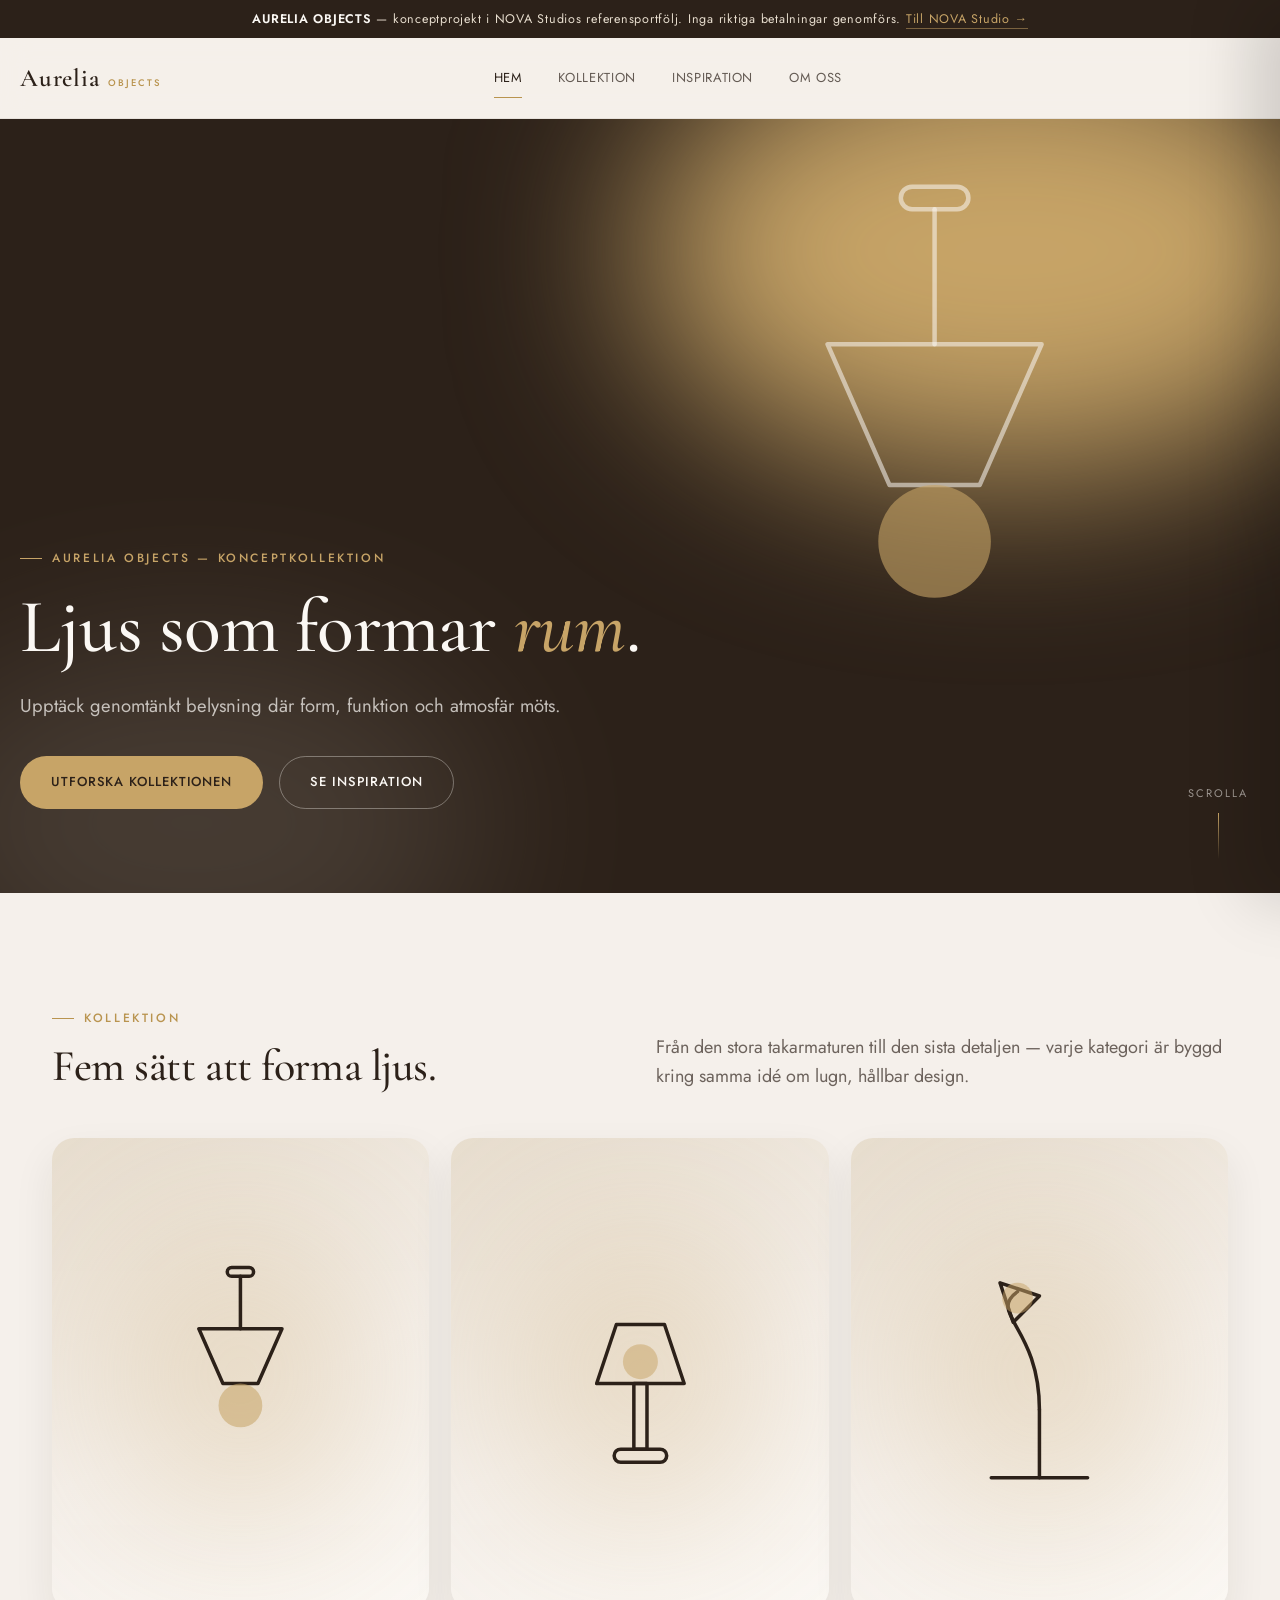
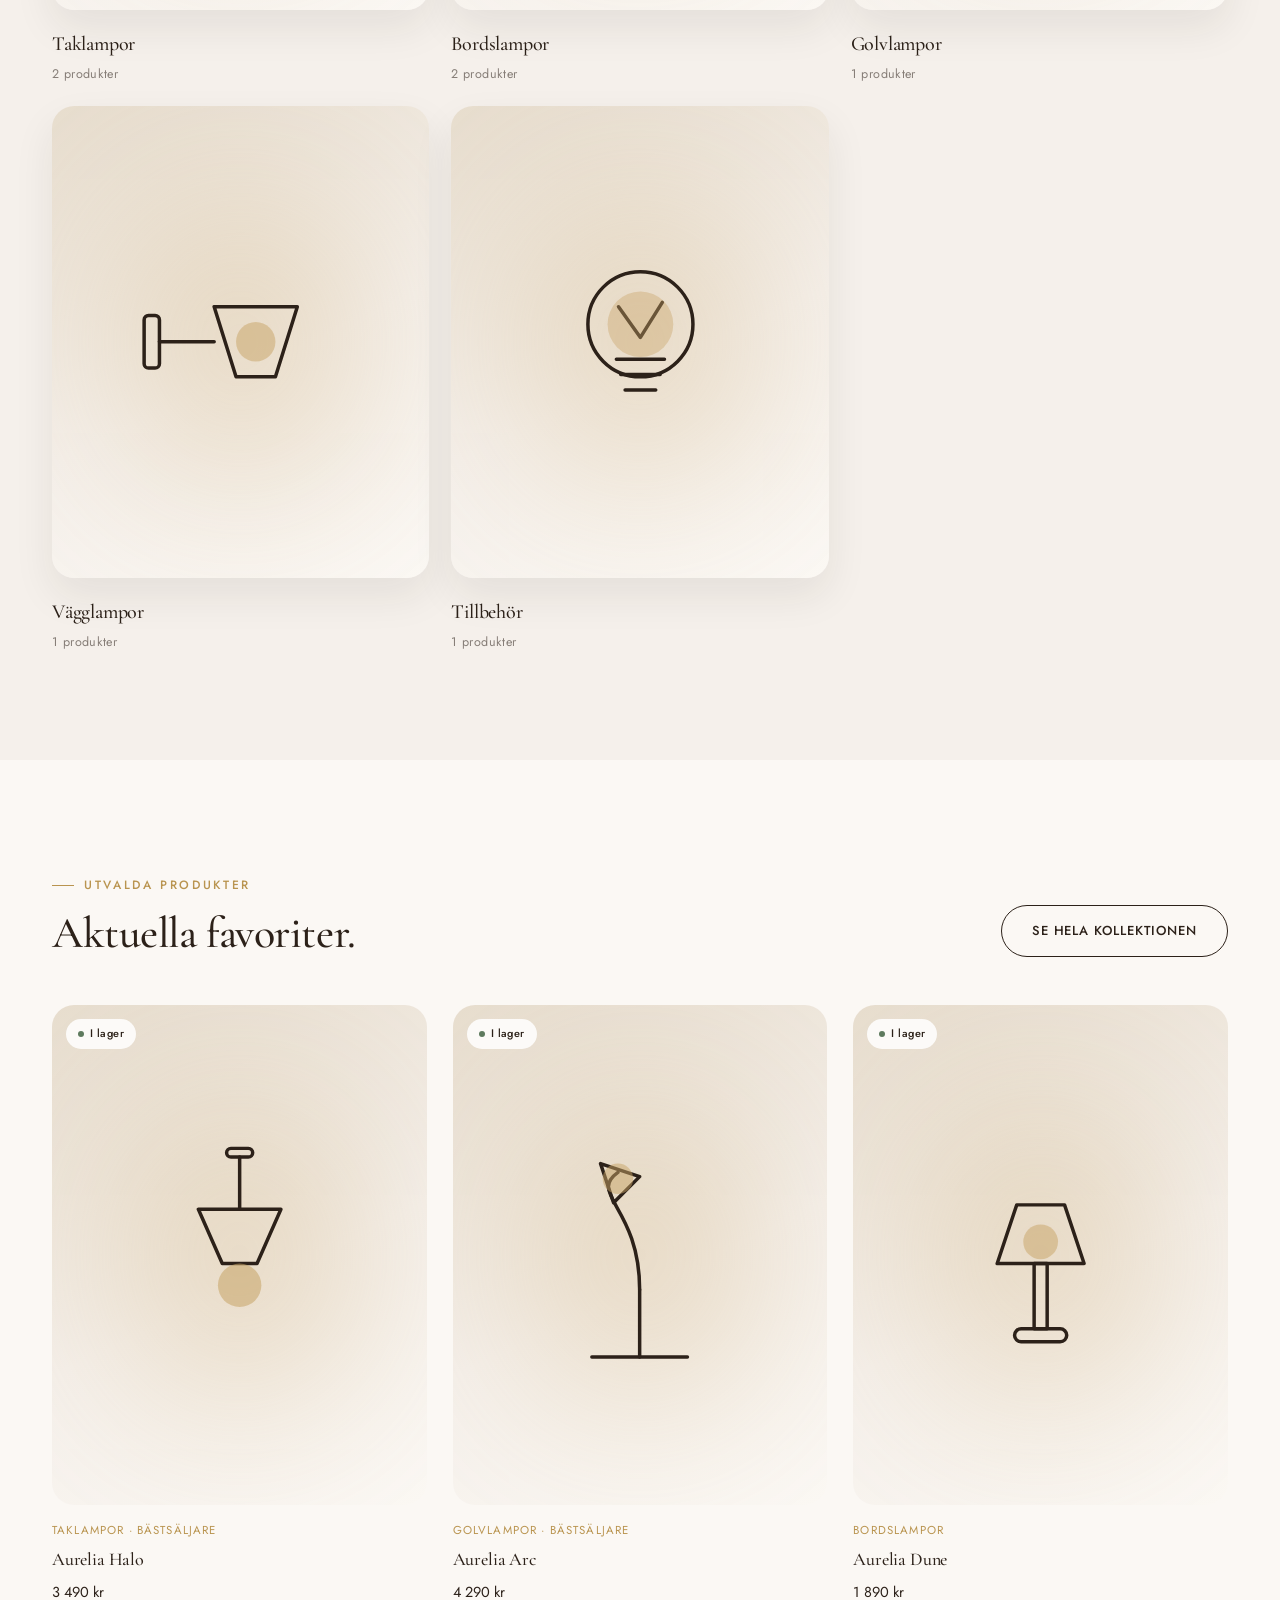
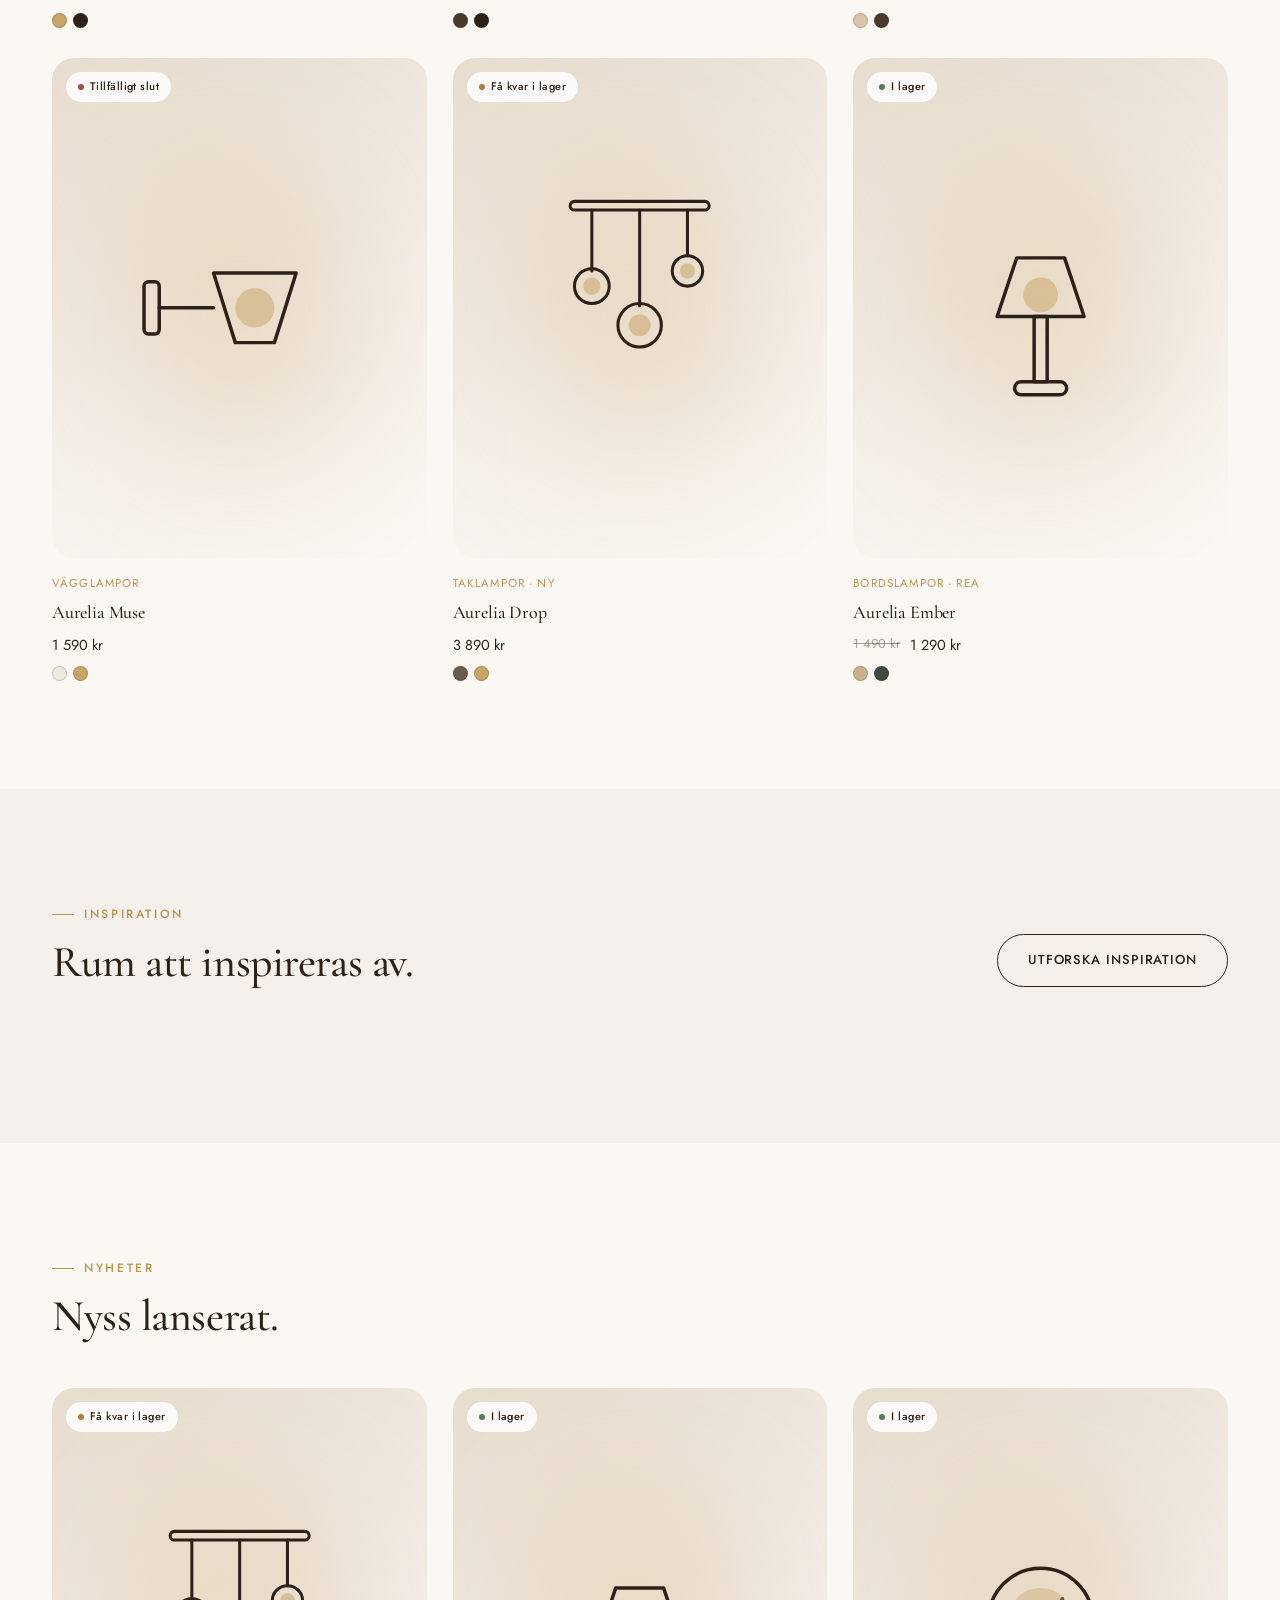
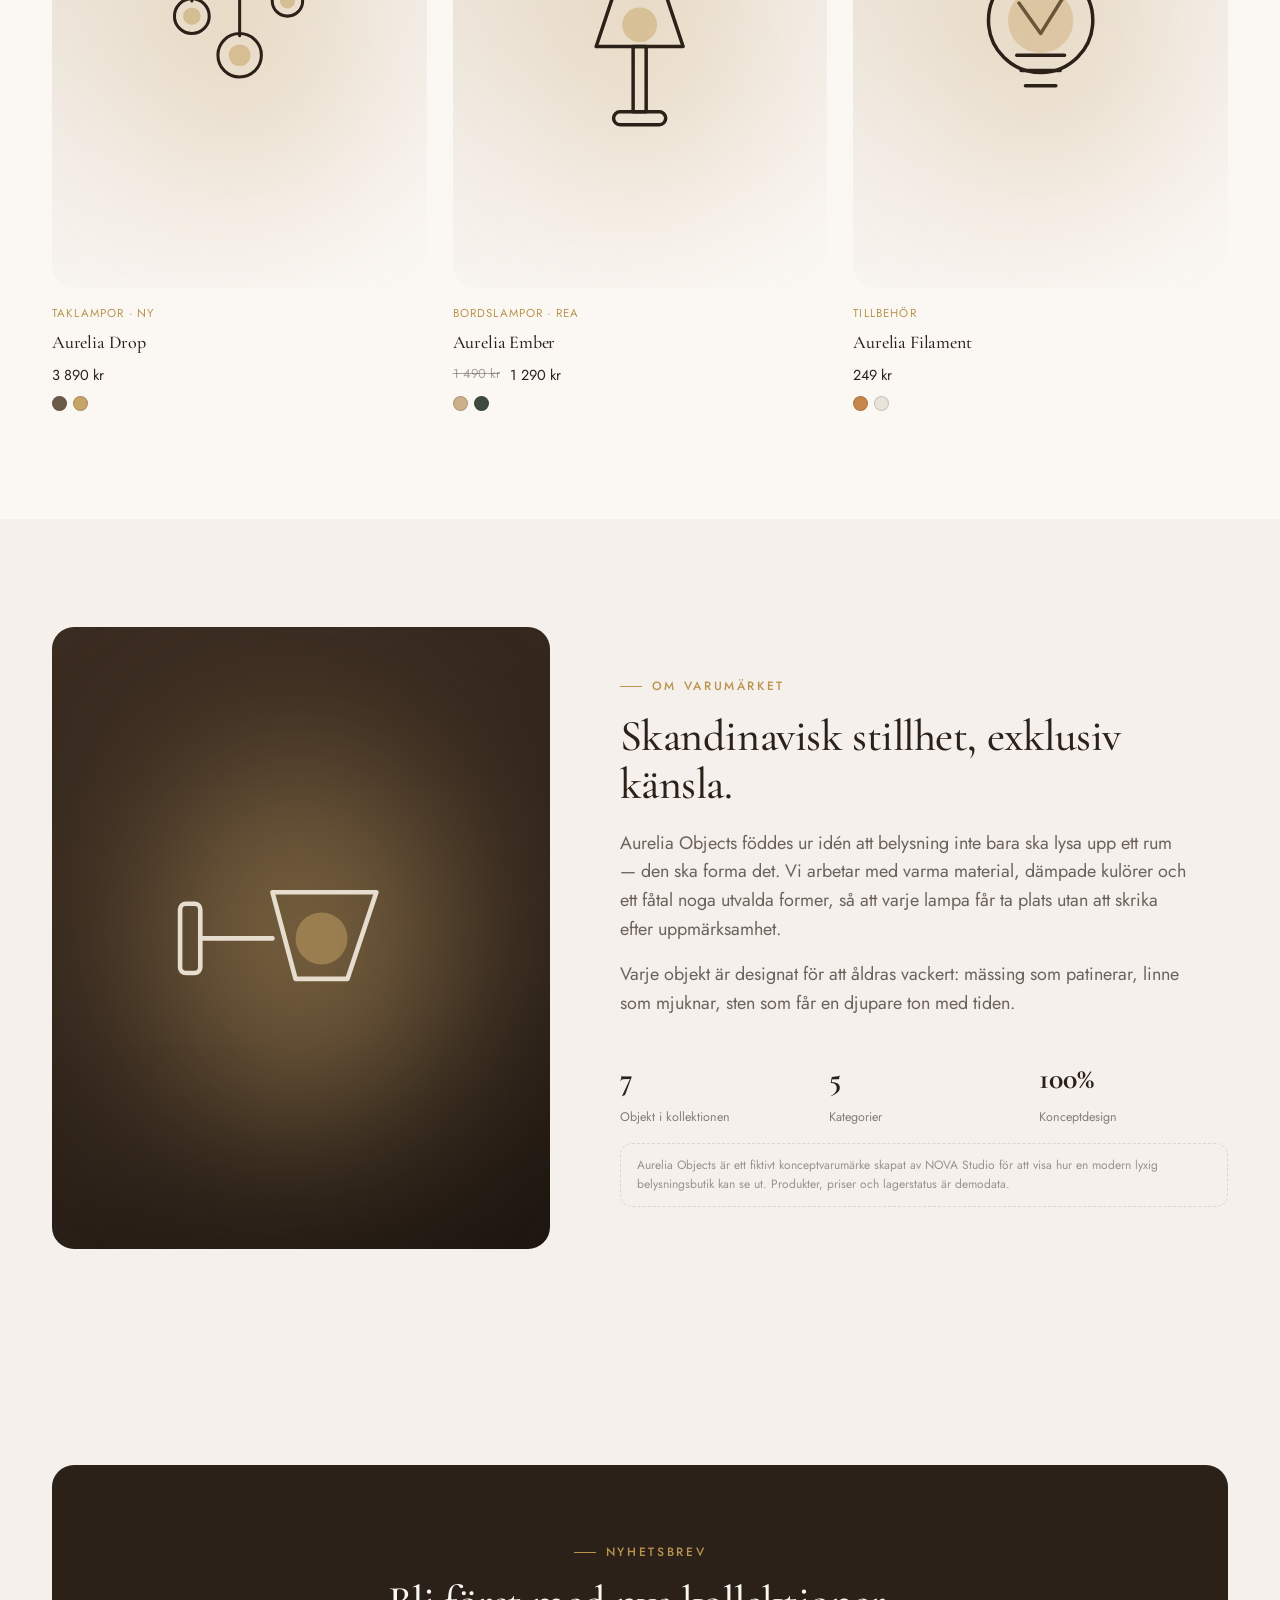
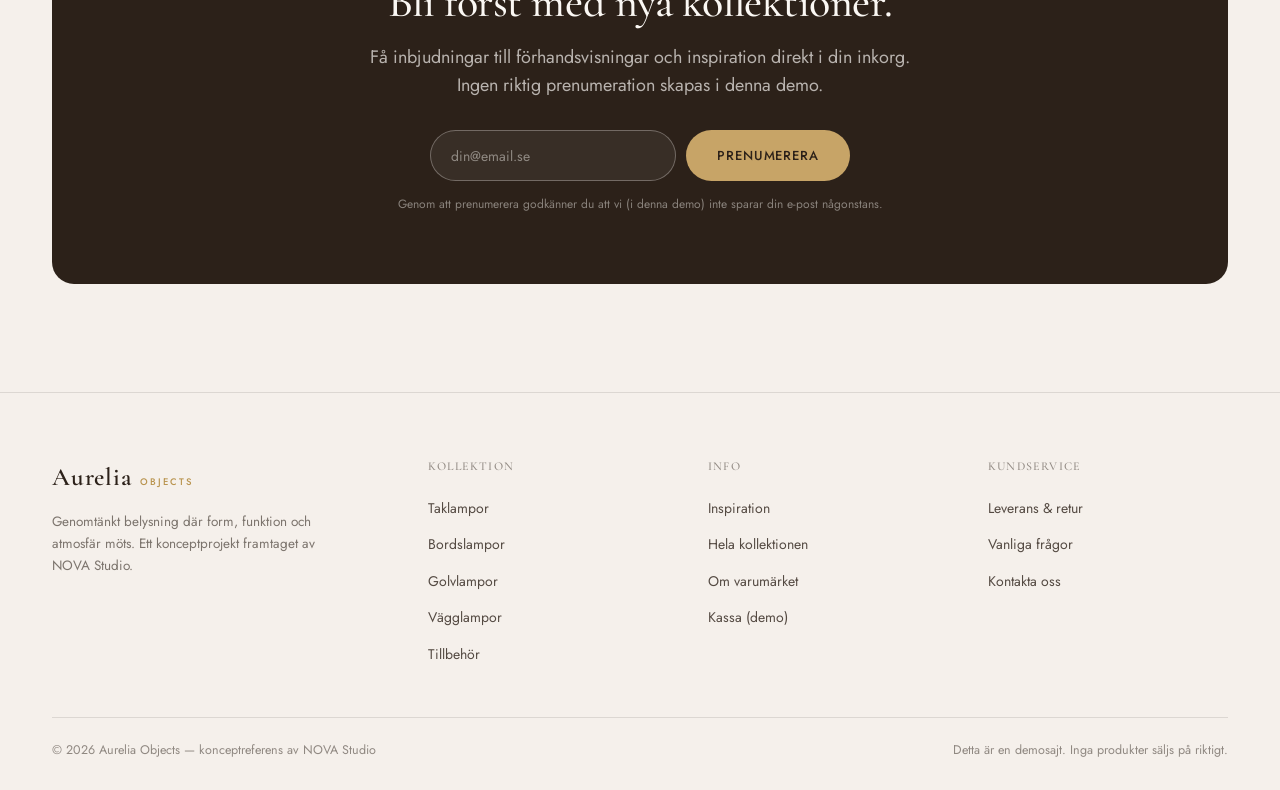
==== referenser/aurelia-objects/index.html @ 1df06c22 "Initial import: NOVA Studio agency site + reference portfolio Importerar hela NOVA Studios webbplats" ====
<!DOCTYPE html>
<html lang="sv">
<head>
<meta charset="UTF-8">
<meta name="viewport" content="width=device-width, initial-scale=1.0">
<title>Aurelia Objects — Ljus som formar rum</title>
<meta name="description" content="Aurelia Objects är ett konceptprojekt av NOVA Studio: en exklusiv, skandinavisk e-handel för genomtänkt belysning.">
<meta name="robots" content="noindex, nofollow">
<link rel="preconnect" href="https://fonts.googleapis.com">
<link rel="preconnect" href="https://fonts.gstatic.com" crossorigin>
<link href="https://fonts.googleapis.com/css2?family=Cormorant+Garamond:wght@400;500;600&family=Jost:wght@300;400;500;600&display=swap" rel="stylesheet">
<link rel="stylesheet" href="assets/aurelia.css">
</head>
<body>

<div id="site-header"></div>

<section class="hero">
  <div class="hero-visual">
    <div class="glow-orb" style="width:58%;height:58%;top:-12%;right:-8%;background:var(--champagne);"></div>
    <div class="glow-orb" style="width:46%;height:46%;bottom:-14%;left:-8%;background:var(--sand);opacity:.14;animation-delay:-3s;"></div>
    <div class="hero-lamp" aria-hidden="true">
      <svg viewBox="0 0 100 100" fill="none" stroke-linecap="round" stroke-linejoin="round">
        <rect x="44" y="1" width="12" height="4" rx="2" class="stroke" stroke-width="0.8"/>
        <line x1="50" y1="5" x2="50" y2="29" class="stroke" stroke-width="0.8"/>
        <path d="M31 29 H69 L58 54 H42 Z" class="stroke" stroke-width="0.8"/>
        <circle cx="50" cy="64" r="10" class="fill-champagne" fill-opacity="0.6"/>
      </svg>
    </div>
  </div>
  <div class="wrap hero-inner">
    <div class="hero-content">
      <span class="eyebrow">Aurelia Objects — Konceptkollektion</span>
      <h1>Ljus som formar <em style="font-style:italic;color:var(--champagne);">rum</em>.</h1>
      <p class="lede">Upptäck genomtänkt belysning där form, funktion och atmosfär möts.</p>
      <div class="hero-ctas">
        <a href="produkter.html" class="btn champagne">Utforska kollektionen</a>
        <a href="inspiration.html" class="btn ghost" style="color:var(--ivory);border-color:rgba(251,248,244,.35);background:transparent;">Se inspiration</a>
      </div>
    </div>
  </div>
  <div class="hero-scroll"><span>Scrolla</span><span class="line"></span></div>
</section>

<section id="kategorier">
  <div class="wrap">
    <div class="section-head reveal">
      <div>
        <span class="eyebrow">Kollektion</span>
        <h2>Fem sätt att forma ljus.</h2>
      </div>
      <p class="lede">Från den stora takarmaturen till den sista detaljen — varje kategori är byggd kring samma idé om lugn, hållbar design.</p>
    </div>
    <div class="cat-grid" id="catGrid"></div>
  </div>
</section>

<section id="utvalda" style="background:var(--ivory);">
  <div class="wrap">
    <div class="section-head reveal">
      <div>
        <span class="eyebrow">Utvalda produkter</span>
        <h2>Aktuella favoriter.</h2>
      </div>
      <a href="produkter.html" class="btn outline">Se hela kollektionen</a>
    </div>
    <div class="product-grid" id="featuredGrid"></div>
  </div>
</section>

<section id="inspiration-teaser">
  <div class="wrap">
    <div class="section-head reveal">
      <div>
        <span class="eyebrow">Inspiration</span>
        <h2>Rum att inspireras av.</h2>
      </div>
      <a href="inspiration.html" class="btn outline">Utforska inspiration</a>
    </div>
    <div class="editorial-grid reveal">
      <div class="editorial-item span-4">
        <div class="shade"></div>
        <div class="visual dark" style="border-radius:0;position:absolute;inset:0;"><div class="glow-orb" style="width:70%;height:70%;"></div></div>
        <div class="cap"><span class="tag">Vardagsrum</span><h3>Kvällsljus i espresso &amp; champagne</h3></div>
      </div>
      <div class="editorial-item span-2">
        <div class="shade"></div>
        <div class="visual dark" style="border-radius:0;position:absolute;inset:0;"><div class="glow-orb" style="width:80%;height:80%;background:var(--sand);"></div></div>
        <div class="cap"><span class="tag">Matplats</span><h3>Samlad glöd</h3></div>
      </div>
    </div>
  </div>
</section>

<section id="nyheter" style="background:var(--ivory);">
  <div class="wrap">
    <div class="section-head reveal">
      <div>
        <span class="eyebrow">Nyheter</span>
        <h2>Nyss lanserat.</h2>
      </div>
    </div>
    <div class="product-grid" id="newsGrid"></div>
  </div>
</section>

<section id="om-varumarket">
  <div class="wrap about-grid reveal">
    <div class="visual dark">
      <div class="glow-orb"></div>
      <svg viewBox="0 0 100 100" fill="none" stroke-linecap="round" stroke-linejoin="round">
        <rect x="8" y="38" width="7" height="24" rx="2" class="stroke" stroke-width="1.6"/>
        <line x1="15" y1="50" x2="40" y2="50" class="stroke" stroke-width="1.6"/>
        <path d="M40 34 H76 L66 64 H48 Z" class="stroke" stroke-width="1.6"/>
        <circle cx="57" cy="50" r="9" class="fill-champagne" fill-opacity="0.5"/>
      </svg>
    </div>
    <div>
      <span class="eyebrow">Om varumärket</span>
      <h2 style="margin-top:16px;">Skandinavisk stillhet, exklusiv känsla.</h2>
      <p class="lede" style="margin-top:20px;">Aurelia Objects föddes ur idén att belysning inte bara ska lysa upp ett rum — den ska forma det. Vi arbetar med varma material, dämpade kulörer och ett fåtal noga utvalda former, så att varje lampa får ta plats utan att skrika efter uppmärksamhet.</p>
      <p class="lede" style="margin-top:16px;">Varje objekt är designat för att åldras vackert: mässing som patinerar, linne som mjuknar, sten som får en djupare ton med tiden.</p>
      <div class="about-stats">
        <div class="stat"><b>7</b><span>Objekt i kollektionen</span></div>
        <div class="stat"><b>5</b><span>Kategorier</span></div>
        <div class="stat"><b>100%</b><span>Konceptdesign</span></div>
      </div>
      <div class="fictional-note">Aurelia Objects är ett fiktivt konceptvarumärke skapat av NOVA Studio för att visa hur en modern lyxig belysningsbutik kan se ut. Produkter, priser och lagerstatus är demo­data.</div>
    </div>
  </div>
</section>

<section id="nyhetsbrev">
  <div class="wrap">
    <div class="newsletter reveal">
      <span class="eyebrow" style="justify-content:center;">Nyhetsbrev</span>
      <h2 style="margin-top:16px;">Bli först med nya kollektioner.</h2>
      <p class="lede">Få inbjudningar till förhandsvisningar och inspiration direkt i din inkorg. Ingen riktig prenumeration skapas i denna demo.</p>
      <form class="newsletter-form" id="newsletterForm">
        <input type="email" placeholder="din@email.se" required>
        <button class="btn champagne" type="submit">Prenumerera</button>
      </form>
      <p class="newsletter-note" id="newsletterNote">Genom att prenumerera godkänner du att vi (i denna demo) inte sparar din e-post någonstans.</p>
    </div>
  </div>
</section>

<div id="site-footer"></div>

<script src="assets/aurelia.js"></script>
<script>
  Aurelia.initChrome('hem');
  Aurelia.renderCategoryGrid(document.getElementById('catGrid'));
  Aurelia.renderProductGrid(document.getElementById('featuredGrid'),
    ['aurelia-halo','aurelia-arc','aurelia-dune','aurelia-muse','aurelia-drop','aurelia-ember'].map(Aurelia.byId));
  Aurelia.renderProductGrid(document.getElementById('newsGrid'),
    ['aurelia-drop','aurelia-ember','aurelia-filament'].map(Aurelia.byId));
  Aurelia.observeNew();

  document.getElementById('newsletterForm').addEventListener('submit', function(e){
    e.preventDefault();
    document.getElementById('newsletterNote').textContent = 'Tack! (Demo — ingen riktig prenumeration har skapats.)';
    this.reset();
  });
</script>
</body>
</html>
---- referenser/aurelia-objects/assets/aurelia.css ----
/* =========================================================
   AURELIA OBJECTS — designsystem
   Konceptreferens byggd av NOVA Studio.
   ========================================================= */

:root{
  --beige:      #F5F0EB;
  --ivory:      #FBF8F4;
  --sand:       #E7DDCE;
  --sand-2:     #DED0BB;
  --espresso:   #2C2119;
  --espresso-2: #3B2C21;
  --champagne:  #C7A467;
  --champagne-2:#B9944F;
  --line:       rgba(44, 33, 25, 0.12);
  --line-soft:  rgba(44, 33, 25, 0.07);
  --white:      #FFFFFF;
  --ok:         #5E7A5E;
  --low:        #B07A3E;
  --out:        #A24A3E;

  --font-display: 'Cormorant Garamond', 'Times New Roman', serif;
  --font-body: 'Jost', 'Helvetica Neue', Arial, sans-serif;

  --radius-s: 4px;
  --radius-m: 10px;
  --radius-l: 22px;
  --shadow-card: 0 18px 40px rgba(44, 33, 25, 0.08);
  --shadow-lift: 0 26px 60px rgba(44, 33, 25, 0.16);
  --ease: cubic-bezier(.22,.61,.36,1);
}

*{ box-sizing: border-box; }
html{ scroll-behavior: smooth; }
body{
  margin: 0;
  background: var(--beige);
  color: var(--espresso);
  font-family: var(--font-body);
  font-size: 16px;
  line-height: 1.6;
  -webkit-font-smoothing: antialiased;
}
img{ max-width: 100%; display: block; }
a{ color: inherit; text-decoration: none; }
button{ font-family: inherit; }
ul{ margin: 0; padding: 0; list-style: none; }
::selection{ background: var(--champagne); color: var(--white); }

.wrap{ max-width: 1240px; margin: 0 auto; padding: 0 32px; }
@media (max-width: 640px){ .wrap{ padding: 0 20px; } }

h1,h2,h3,h4{
  font-family: var(--font-display);
  font-weight: 500;
  letter-spacing: -0.01em;
  margin: 0;
  color: var(--espresso);
}
h1{ font-size: clamp(40px, 6vw, 76px); line-height: 1.03; font-weight: 500; }
h2{ font-size: clamp(28px, 3.6vw, 44px); line-height: 1.1; }
h3{ font-size: 22px; }
p{ margin: 0; }

.eyebrow{
  display: inline-flex;
  align-items: center;
  gap: 10px;
  font-family: var(--font-body);
  font-size: 12px;
  font-weight: 500;
  letter-spacing: 0.22em;
  text-transform: uppercase;
  color: var(--champagne-2);
}
.eyebrow::before{ content:""; width: 22px; height: 1px; background: var(--champagne-2); display: inline-block; }

.lede{ font-size: 18px; color: rgba(44,33,25,0.68); max-width: 52ch; }

/* ---------- demo ribbon ---------- */
.demo-ribbon{
  background: var(--espresso);
  color: var(--sand);
  font-size: 12.5px;
  letter-spacing: 0.06em;
  text-align: center;
  padding: 9px 16px;
}
.demo-ribbon a{ color: var(--champagne); border-bottom: 1px solid rgba(199,164,103,0.5); }
.demo-ribbon strong{ color: var(--ivory); font-weight: 600; }

/* ---------- header ---------- */
header.site{
  position: sticky; top: 0; z-index: 60;
  background: rgba(245, 240, 235, 0.86);
  backdrop-filter: blur(14px);
  border-bottom: 1px solid var(--line-soft);
  transition: box-shadow .3s ease;
}
header.site.is-scrolled{ box-shadow: 0 8px 30px rgba(44,33,25,0.08); }
.nav{
  display: flex; align-items: center; justify-content: space-between;
  gap: 20px; padding: 20px 0;
}
.logo{
  font-family: var(--font-display);
  font-size: 25px; font-weight: 600; letter-spacing: 0.03em;
  display: flex; align-items: baseline; gap: 8px;
}
.logo small{
  font-family: var(--font-body);
  font-size: 9.5px; letter-spacing: 0.2em; font-weight: 500;
  color: var(--champagne-2); text-transform: uppercase;
}
.nav .links{ display: flex; gap: 36px; }
.nav .links a{
  font-size: 13px; letter-spacing: 0.05em; text-transform: uppercase;
  color: var(--espresso); opacity: 0.72; padding: 6px 0; position: relative;
  transition: opacity .2s ease;
}
.nav .links a:hover, .nav .links a.is-active{ opacity: 1; }
.nav .links a.is-active::after{
  content:""; position:absolute; left:0; right:0; bottom:-4px; height:1px; background: var(--champagne-2);
}
.nav-actions{ display: flex; align-items: center; gap: 6px; }
.icon-btn{
  width: 40px; height: 40px; border-radius: 50%;
  display: flex; align-items: center; justify-content: center;
  background: transparent; border: none; cursor: pointer; position: relative;
  color: var(--espresso); transition: background .2s ease;
}
.icon-btn:hover{ background: rgba(44,33,25,0.06); }
.icon-btn svg{ width: 19px; height: 19px; }
.cart-count{
  position: absolute; top: 2px; right: 2px;
  width: 16px; height: 16px; border-radius: 50%;
  background: var(--champagne-2); color: var(--white);
  font-size: 9.5px; font-weight: 600;
  display: flex; align-items: center; justify-content: center;
  transform: scale(0); transition: transform .2s var(--ease);
}
.cart-count.show{ transform: scale(1); }

.menu-toggle{
  display: none; width: 40px; height: 40px; border-radius: 50%;
  border: none; background: transparent; cursor: pointer;
  flex-direction: column; align-items: center; justify-content: center; gap: 5px;
}
.menu-toggle span{ width: 18px; height: 1.5px; background: var(--espresso); transition: transform .2s ease, opacity .2s ease; }
.menu-toggle.is-open span:nth-child(1){ transform: translateY(6.5px) rotate(45deg); }
.menu-toggle.is-open span:nth-child(2){ opacity: 0; }
.menu-toggle.is-open span:nth-child(3){ transform: translateY(-6.5px) rotate(-45deg); }

.mobile-nav{
  display: none; flex-direction: column;
  border-top: 1px solid var(--line-soft);
  padding: 6px 0 18px;
}
.mobile-nav.is-open{ display: flex; }
.mobile-nav a{
  padding: 13px 4px; font-size: 15px; border-bottom: 1px solid var(--line-soft);
  display: flex; justify-content: space-between; align-items: center;
}

@media (max-width: 900px){
  .nav .links{ display: none; }
  .menu-toggle{ display: flex; }
}

/* ---------- search overlay ---------- */
.search-overlay{
  position: fixed; inset: 0; z-index: 90;
  background: rgba(44,33,25,0.4);
  backdrop-filter: blur(2px);
  opacity: 0; pointer-events: none; transition: opacity .25s ease;
  display: flex; align-items: flex-start; justify-content: center;
}
.search-overlay.is-open{ opacity: 1; pointer-events: auto; }
.search-panel{
  width: min(640px, 92vw); margin-top: 12vh; background: var(--ivory);
  border-radius: var(--radius-l); padding: 30px; box-shadow: var(--shadow-lift);
  transform: translateY(-16px); transition: transform .3s var(--ease);
}
.search-overlay.is-open .search-panel{ transform: translateY(0); }
.search-panel input{
  width: 100%; border: none; border-bottom: 1px solid var(--line);
  background: transparent; font-family: var(--font-display); font-size: 26px;
  padding: 8px 2px 14px; outline: none; color: var(--espresso);
}
.search-panel input::placeholder{ color: rgba(44,33,25,0.35); }
.search-results{ margin-top: 18px; display: flex; flex-direction: column; gap: 4px; max-height: 50vh; overflow-y: auto; }
.search-result{
  display: flex; align-items: center; gap: 14px; padding: 10px 6px; border-radius: 12px;
  transition: background .15s ease;
}
.search-result:hover{ background: rgba(44,33,25,0.05); }
.search-result .thumb{ width: 46px; height: 46px; border-radius: 10px; flex-shrink: 0; }
.search-result .name{ font-size: 14.5px; font-weight: 500; }
.search-result .cat{ font-size: 12px; color: rgba(44,33,25,0.5); }
.search-result .price{ margin-left: auto; font-size: 13.5px; }
.search-empty{ font-size: 13.5px; color: rgba(44,33,25,0.5); padding: 10px 6px; }
.search-close{
  position: absolute; top: 22px; right: 24px; background: none; border: none; cursor: pointer;
  color: var(--espresso); opacity: 0.6;
}

/* ---------- buttons ---------- */
.btn{
  display: inline-flex; align-items: center; justify-content: center; gap: 8px;
  font-family: var(--font-body); font-size: 13px; font-weight: 500;
  letter-spacing: 0.07em; text-transform: uppercase;
  padding: 15px 30px; border-radius: 999px; cursor: pointer; border: 1px solid transparent;
  transition: background .2s ease, color .2s ease, border-color .2s ease, box-shadow .2s ease, transform .15s ease;
  white-space: nowrap;
}
.btn.dark{ background: var(--espresso); color: var(--ivory); }
.btn.dark:hover{ background: var(--espresso-2); box-shadow: var(--shadow-card); }
.btn.outline{ border-color: var(--espresso); color: var(--espresso); }
.btn.outline:hover{ background: var(--espresso); color: var(--ivory); }
.btn.ghost{ color: var(--espresso); border-color: var(--line); background: rgba(255,255,255,0.5); }
.btn.ghost:hover{ border-color: var(--espresso); }
.btn.champagne{ background: var(--champagne); color: var(--espresso); }
.btn.champagne:hover{ background: var(--champagne-2); }
.btn:disabled{ opacity: 0.45; cursor: not-allowed; }
.btn.block{ width: 100%; }
.btn.sm{ padding: 11px 20px; font-size: 11.5px; }

/* ---------- section shells ---------- */
section{ padding: 108px 0; }
@media (max-width: 640px){ section{ padding: 68px 0; } }
.section-head{
  display: flex; justify-content: space-between; align-items: flex-end;
  gap: 24px; margin-bottom: 48px; flex-wrap: wrap;
}
.section-head h2{ margin-top: 14px; }
.section-head .lede{ margin-top: 14px; }

.reveal{ opacity: 0; transform: translateY(26px); transition: opacity .7s var(--ease), transform .7s var(--ease); }
.reveal.is-visible{ opacity: 1; transform: translateY(0); }

/* ---------- hero ---------- */
.hero{
  position: relative; overflow: hidden;
  background: var(--espresso);
  color: var(--ivory);
  padding: 0;
}
.hero-inner{
  position: relative; min-height: 86vh; display: flex; align-items: flex-end;
  padding: 160px 0 84px;
}
.hero-visual{ position: absolute; inset: 0; z-index: 0; }
.hero-content{ position: relative; z-index: 2; max-width: 640px; }
.hero .eyebrow{ color: var(--champagne); }
.hero .eyebrow::before{ background: var(--champagne); }
.hero h1{ color: var(--ivory); margin: 20px 0 24px; }
.hero .lede{ color: rgba(251,248,244,0.72); font-size: 18.5px; margin-bottom: 36px; }
.hero-ctas{ display: flex; gap: 16px; flex-wrap: wrap; }
.hero-scroll{
  position: absolute; right: 32px; bottom: 34px; z-index: 2;
  display: flex; flex-direction: column; align-items: center; gap: 10px;
  color: rgba(251,248,244,0.55); font-size: 11px; letter-spacing: 0.18em; text-transform: uppercase;
}
.hero-scroll .line{ width: 1px; height: 46px; background: linear-gradient(var(--champagne), transparent); }

.hero-lamp{
  position: absolute; right: 5%; top: 8%; width: 44%; max-width: 600px; z-index: 1;
  animation: drift 8s ease-in-out infinite;
}
.hero-lamp svg{ width: 100%; height: 100%; overflow: visible; }
.hero-lamp .stroke{ stroke: rgba(251,248,244,0.55); }
.hero-lamp .fill-champagne{ fill: var(--champagne); }
@media (max-width: 900px){ .hero-lamp{ width: 62%; right: -8%; top: 10%; opacity: 0.55; } }
@keyframes drift{ 0%,100%{ transform: translateY(0); } 50%{ transform: translateY(-16px); } }
@keyframes pulse{ 0%,100%{ opacity: 0.26; } 50%{ opacity: 0.42; } }
.hero-visual .glow-orb{ animation: pulse 6s ease-in-out infinite; }
@media (prefers-reduced-motion: reduce){
  .hero-lamp, .hero-visual .glow-orb{ animation: none; }
  html{ scroll-behavior: auto; }
  .reveal{ transition: none; }
}

/* ---------- glow / illustration system ---------- */
.glow-orb{
  position: absolute; border-radius: 50%; filter: blur(90px); pointer-events: none;
}
.visual{
  position: relative; border-radius: var(--radius-l); overflow: hidden;
  background: linear-gradient(155deg, var(--sand) 0%, var(--beige) 55%, var(--ivory) 100%);
  display: flex; align-items: center; justify-content: center;
}
.visual svg{ position: relative; z-index: 1; width: 58%; height: 58%; overflow: visible; }
.visual svg .stroke{ stroke: var(--espresso); fill: none; }
.visual svg .fill-champagne{ fill: var(--champagne); stroke: none; }
.visual .glow-orb{ background: var(--champagne); opacity: 0.35; width: 60%; height: 60%; }
.visual.dark{ background: linear-gradient(155deg, var(--espresso-2) 0%, var(--espresso) 65%, #1d1610 100%); }
.visual.dark .glow-orb{ opacity: 0.5; }
.visual.dark svg .stroke{ stroke: var(--sand); }
.visual.dark svg .fill-champagne{ fill: var(--champagne); }

/* ---------- category grid ---------- */
.cat-grid{ display: grid; grid-template-columns: repeat(3, 1fr); gap: 22px; }
.cat-card{ display: block; }
.cat-card .visual{ aspect-ratio: 4/5; margin-bottom: 18px; box-shadow: var(--shadow-card); transition: transform .4s var(--ease), box-shadow .4s var(--ease); }
.cat-card:hover .visual{ transform: translateY(-6px); box-shadow: var(--shadow-lift); }
.cat-card h3{ font-size: 20px; margin-bottom: 4px; }
.cat-card .count{ font-size: 12.5px; color: rgba(44,33,25,0.55); letter-spacing: 0.03em; }
@media (max-width: 900px){ .cat-grid{ grid-template-columns: repeat(2, 1fr); } }
@media (max-width: 560px){ .cat-grid{ grid-template-columns: 1fr 1fr; gap: 14px; } .cat-card h3{ font-size: 16px; } }

/* ---------- product grid & card ---------- */
.product-grid{ display: grid; grid-template-columns: repeat(3, 1fr); gap: 30px 26px; }
@media (max-width: 900px){ .product-grid{ grid-template-columns: repeat(2, 1fr); gap: 24px 18px; } }
@media (max-width: 480px){ .product-grid{ gap: 20px 14px; } }

.product-card{ display: block; }
.product-card .visual{ aspect-ratio: 3/4; margin-bottom: 16px; }
.product-card .visual .badge{ position: absolute; top: 14px; left: 14px; z-index: 2; }
.product-card .visual .quick-add{
  position: absolute; left: 14px; right: 14px; bottom: 14px; z-index: 2;
  opacity: 0; transform: translateY(8px); transition: opacity .25s ease, transform .25s ease;
}
.product-card:hover .visual .quick-add{ opacity: 1; transform: translateY(0); }
.product-card .kicker{ font-size: 11.5px; letter-spacing: 0.1em; text-transform: uppercase; color: var(--champagne-2); margin-bottom: 6px; }
.product-card h3{ font-size: 18px; margin-bottom: 6px; }
.product-card .price-row{ display: flex; align-items: center; gap: 10px; font-size: 14.5px; }
.product-card .price-row .old{ text-decoration: line-through; color: rgba(44,33,25,0.4); font-size: 13px; }
.product-card .swatches{ display: flex; gap: 6px; margin-top: 10px; }
.swatch{ width: 15px; height: 15px; border-radius: 50%; border: 1px solid rgba(44,33,25,0.18); }

.badge{
  display: inline-flex; align-items: center; gap: 6px;
  font-size: 11px; letter-spacing: 0.04em; padding: 6px 12px; border-radius: 999px;
  background: rgba(255,255,255,0.85); backdrop-filter: blur(6px); font-weight: 500;
}
.badge .dot{ width: 6px; height: 6px; border-radius: 50%; }
.badge.in .dot{ background: var(--ok); }
.badge.low .dot{ background: var(--low); }
.badge.out .dot{ background: var(--out); }
.badge.fiktiv{ background: var(--espresso); color: var(--ivory); }

/* ---------- filters / toolbar ---------- */
.shop-toolbar{
  display: flex; align-items: center; justify-content: space-between; gap: 20px; flex-wrap: wrap;
  padding-bottom: 30px; border-bottom: 1px solid var(--line); margin-bottom: 40px;
}
.chip-row{ display: flex; gap: 10px; flex-wrap: wrap; }
.chip{
  padding: 10px 18px; border-radius: 999px; border: 1px solid var(--line);
  font-size: 13px; cursor: pointer; background: transparent; transition: all .2s ease;
  color: var(--espresso);
}
.chip:hover{ border-color: var(--espresso); }
.chip.is-active{ background: var(--espresso); color: var(--ivory); border-color: var(--espresso); }
.toolbar-right{ display: flex; align-items: center; gap: 14px; flex-wrap: wrap; }
.select{
  border: 1px solid var(--line); border-radius: 999px; padding: 10px 34px 10px 18px;
  background: var(--ivory) url('data:image/svg+xml;utf8,<svg xmlns="http://www.w3.org/2000/svg" width="10" height="6"><path d="M0 0l5 6 5-6" fill="none" stroke="%232C2119" stroke-width="1.2"/></svg>') no-repeat right 14px center;
  appearance: none; font-family: var(--font-body); font-size: 13px; color: var(--espresso); cursor: pointer;
}
.result-count{ font-size: 13px; color: rgba(44,33,25,0.55); }
.empty-state{ text-align: center; padding: 90px 20px; color: rgba(44,33,25,0.6); }
@media (max-width: 640px){
  .shop-toolbar{ flex-direction: column; align-items: stretch; }
  .toolbar-right{ width: 100%; }
  .toolbar-right #shopSearch{ flex: 1 1 100%; min-width: 0; }
  .toolbar-right .select{ flex: 1 1 auto; }
}

/* ---------- inspiration / editorial ---------- */
.editorial-grid{ display: grid; grid-template-columns: repeat(6, 1fr); gap: 24px; }
.editorial-item{ position: relative; border-radius: var(--radius-l); overflow: hidden; }
.editorial-item .visual{ aspect-ratio: 1/1; border-radius: 0; }
.editorial-item .cap{
  position: absolute; left: 24px; right: 24px; bottom: 22px; z-index: 2; color: var(--ivory);
}
.editorial-item .cap .tag{ font-size: 11px; letter-spacing: 0.14em; text-transform: uppercase; opacity: 0.75; }
.editorial-item .cap h3{ color: var(--ivory); font-size: 24px; margin-top: 6px; }
.editorial-item .shade{ position: absolute; inset: 0; background: linear-gradient(0deg, rgba(20,14,9,0.72), transparent 55%); z-index: 1; }
.editorial-item.span-4{ grid-column: span 4; }
.editorial-item.span-2{ grid-column: span 2; }
.editorial-item.span-3{ grid-column: span 3; }
@media (max-width: 900px){
  .editorial-grid{ grid-template-columns: repeat(2, 1fr); }
  .editorial-item.span-4, .editorial-item.span-2, .editorial-item.span-3{ grid-column: span 1; }
  .editorial-item:first-child{ grid-column: span 2; }
}
.editorial-links{ display: flex; gap: 8px; flex-wrap: wrap; margin-top: 12px; }
.editorial-links a{
  font-size: 11.5px; padding: 6px 12px; border-radius: 999px; background: rgba(251,248,244,0.16);
  border: 1px solid rgba(251,248,244,0.3);
}

/* ---------- about brand ---------- */
.about-grid{ display: grid; grid-template-columns: 0.9fr 1.1fr; gap: 70px; align-items: center; }
.about-grid .visual{ aspect-ratio: 4/5; }
.about-stats{ display: grid; grid-template-columns: repeat(3, 1fr); gap: 20px; margin-top: 38px; }
.about-stats .stat b{ display: block; font-family: var(--font-display); font-size: 30px; }
.about-stats .stat span{ font-size: 12.5px; color: rgba(44,33,25,0.55); }
@media (max-width: 860px){ .about-grid{ grid-template-columns: 1fr; gap: 34px; } }

/* ---------- newsletter ---------- */
.newsletter{ background: var(--espresso); color: var(--ivory); border-radius: var(--radius-l); padding: 70px 60px; text-align: center; }
.newsletter h2{ color: var(--ivory); }
.newsletter .lede{ color: rgba(251,248,244,0.68); margin: 16px auto 30px; }
.newsletter-form{ display: flex; gap: 10px; max-width: 420px; margin: 0 auto; }
.newsletter-form input{
  flex: 1; border-radius: 999px; border: 1px solid rgba(251,248,244,0.3); background: rgba(251,248,244,0.06);
  color: var(--ivory); padding: 14px 20px; font-family: var(--font-body); font-size: 14px; outline: none;
}
.newsletter-form input::placeholder{ color: rgba(251,248,244,0.45); }
.newsletter-note{ font-size: 12px; color: rgba(251,248,244,0.45); margin-top: 14px; }
@media (max-width: 560px){ .newsletter{ padding: 46px 24px; } .newsletter-form{ flex-direction: column; } }

/* ---------- footer ---------- */
footer.site{ border-top: 1px solid var(--line); padding: 64px 0 30px; }
.footer-grid{ display: grid; grid-template-columns: 1.4fr 1fr 1fr 1fr; gap: 40px; margin-bottom: 50px; }
.footer-grid h4{ font-size: 12px; letter-spacing: 0.1em; text-transform: uppercase; margin-bottom: 18px; color: rgba(44,33,25,0.5); }
.footer-grid ul{ display: flex; flex-direction: column; gap: 11px; }
.footer-grid a{ font-size: 14px; opacity: 0.8; }
.footer-grid a:hover{ opacity: 1; }
.footer-brand .logo{ margin-bottom: 14px; }
.footer-brand p{ font-size: 13.5px; color: rgba(44,33,25,0.6); max-width: 34ch; }
.footer-bottom{
  border-top: 1px solid var(--line); padding-top: 22px; display: flex; justify-content: space-between;
  flex-wrap: wrap; gap: 10px; font-size: 12.5px; color: rgba(44,33,25,0.5);
}
@media (max-width: 860px){ .footer-grid{ grid-template-columns: 1fr 1fr; } }

/* ---------- cart drawer ---------- */
.cart-overlay{
  position: fixed; inset: 0; z-index: 95; background: rgba(44,33,25,0.38);
  opacity: 0; pointer-events: none; transition: opacity .3s ease;
}
.cart-overlay.is-open{ opacity: 1; pointer-events: auto; }
.cart-drawer{
  position: fixed; top: 0; right: 0; bottom: 0; z-index: 96;
  width: min(440px, 100vw); background: var(--ivory);
  transform: translateX(100%); transition: transform .35s var(--ease);
  display: flex; flex-direction: column; box-shadow: -30px 0 60px rgba(0,0,0,0.15);
}
.cart-drawer.is-open{ transform: translateX(0); }
.cart-head{ display: flex; align-items: center; justify-content: space-between; padding: 26px 26px 18px; border-bottom: 1px solid var(--line); }
.cart-head h3{ font-size: 20px; }
.cart-items{ flex: 1; overflow-y: auto; padding: 10px 26px; }
.cart-line{ display: flex; gap: 14px; padding: 20px 0; border-bottom: 1px solid var(--line-soft); }
.cart-line .visual{ width: 82px; height: 82px; border-radius: 14px; flex-shrink: 0; }
.cart-line .visual svg{ width: 55%; height: 55%; }
.cart-line-body{ flex: 1; display: flex; flex-direction: column; gap: 4px; }
.cart-line-body .name{ font-size: 14.5px; font-weight: 500; }
.cart-line-body .variant{ font-size: 12.5px; color: rgba(44,33,25,0.55); }
.cart-line-foot{ display: flex; align-items: center; justify-content: space-between; margin-top: 8px; }
.qty-stepper{ display: flex; align-items: center; border: 1px solid var(--line); border-radius: 999px; }
.qty-stepper button{ width: 28px; height: 28px; border: none; background: none; cursor: pointer; font-size: 15px; color: var(--espresso); }
.qty-stepper span{ min-width: 22px; text-align: center; font-size: 13px; }
.cart-line .remove{ background: none; border: none; font-size: 12px; color: rgba(44,33,25,0.45); cursor: pointer; text-decoration: underline; }
.cart-empty{ padding: 60px 10px; text-align: center; color: rgba(44,33,25,0.55); }
.cart-foot{ padding: 22px 26px 28px; border-top: 1px solid var(--line); }
.cart-subtotal{ display: flex; justify-content: space-between; font-size: 15px; margin-bottom: 6px; }
.cart-subtotal b{ font-family: var(--font-display); font-size: 20px; }
.cart-shipping-note{ font-size: 12px; color: rgba(44,33,25,0.5); margin-bottom: 16px; }

.toast{
  position: fixed; bottom: 26px; left: 50%; transform: translate(-50%, 20px);
  background: var(--espresso); color: var(--ivory); padding: 14px 24px; border-radius: 999px;
  font-size: 13.5px; z-index: 120; opacity: 0; pointer-events: none;
  transition: opacity .25s ease, transform .25s ease;
  display: flex; align-items: center; gap: 10px;
}
.toast.show{ opacity: 1; transform: translate(-50%, 0); }

/* ---------- product detail ---------- */
.pdp{ display: grid; grid-template-columns: 1.05fr 0.95fr; gap: 60px; align-items: flex-start; }
@media (max-width: 960px){ .pdp{ grid-template-columns: 1fr; gap: 30px; } }
.pdp-gallery-main{ aspect-ratio: 1/1; margin-bottom: 14px; }
.pdp-gallery-main svg{ width: 46%; height: 46%; }
.pdp-thumbs{ display: grid; grid-template-columns: repeat(4, 1fr); gap: 10px; }
.pdp-thumbs .visual{ aspect-ratio: 1/1; cursor: pointer; border: 2px solid transparent; }
.pdp-thumbs .visual.is-active{ border-color: var(--champagne-2); }
.pdp-thumbs .visual svg{ width: 50%; height: 50%; }

.pdp-info{ position: sticky; top: 110px; }
.breadcrumb{ font-size: 12.5px; color: rgba(44,33,25,0.5); margin-bottom: 18px; display: flex; gap: 8px; flex-wrap: wrap; }
.breadcrumb a:hover{ color: var(--espresso); }
.pdp-title{ font-size: clamp(30px, 3.4vw, 42px); margin-bottom: 10px; }
.pdp-price{ font-size: 21px; margin-bottom: 6px; display: flex; align-items: center; gap: 12px; }
.pdp-price .old{ text-decoration: line-through; color: rgba(44,33,25,0.4); font-size: 16px; }
.pdp-rating{ font-size: 13px; color: rgba(44,33,25,0.55); margin-bottom: 22px; }
.pdp-desc{ font-size: 15px; color: rgba(44,33,25,0.75); margin-bottom: 26px; }

.option-group{ margin-bottom: 24px; }
.option-label{ display: flex; justify-content: space-between; font-size: 13px; margin-bottom: 12px; }
.option-label .selected{ color: rgba(44,33,25,0.55); }
.swatch-row{ display: flex; gap: 10px; }
.swatch-btn{
  width: 40px; height: 40px; border-radius: 50%; border: 2px solid transparent; cursor: pointer;
  position: relative; padding: 0; display: flex; align-items: center; justify-content: center;
}
.swatch-btn .inner{ width: 30px; height: 30px; border-radius: 50%; border: 1px solid rgba(44,33,25,0.18); }
.swatch-btn.is-active{ border-color: var(--espresso); }
.size-row{ display: flex; gap: 10px; flex-wrap: wrap; }
.size-btn{
  padding: 11px 18px; border-radius: 999px; border: 1px solid var(--line); background: transparent;
  cursor: pointer; font-size: 13px; color: var(--espresso);
}
.size-btn.is-active{ background: var(--espresso); color: var(--ivory); border-color: var(--espresso); }
.size-btn:disabled{ opacity: 0.35; text-decoration: line-through; cursor: not-allowed; }

.buy-row{ display: flex; gap: 12px; margin: 30px 0 18px; }
.buy-row .btn{ flex: 1; }
.stock-line{ display: flex; align-items: center; gap: 8px; font-size: 13px; margin-bottom: 30px; }
.stock-line .dot{ width: 7px; height: 7px; border-radius: 50%; }

.accordion{ border-top: 1px solid var(--line); }
.accordion-item{ border-bottom: 1px solid var(--line); }
.accordion-trigger{
  width: 100%; display: flex; justify-content: space-between; align-items: center;
  padding: 20px 2px; background: none; border: none; cursor: pointer; text-align: left;
  font-family: var(--font-body); font-size: 14.5px; font-weight: 500; color: var(--espresso);
}
.accordion-trigger .plus{ font-size: 18px; transition: transform .25s ease; color: var(--champagne-2); }
.accordion-item.is-open .accordion-trigger .plus{ transform: rotate(45deg); }
.accordion-panel{ max-height: 0; overflow: hidden; transition: max-height .3s var(--ease); }
.accordion-item.is-open .accordion-panel{ max-height: 480px; }
.accordion-panel-inner{ padding: 0 2px 22px; font-size: 14px; color: rgba(44,33,25,0.72); }
.spec-table{ width: 100%; border-collapse: collapse; }
.spec-table tr{ border-bottom: 1px solid var(--line-soft); }
.spec-table td{ padding: 9px 0; font-size: 13.5px; }
.spec-table td:first-child{ color: rgba(44,33,25,0.5); width: 42%; }

.mini-title{ font-size: 12px; letter-spacing: 0.12em; text-transform: uppercase; color: rgba(44,33,25,0.5); margin: 52px 0 22px; }
.accessory-row{ display: grid; grid-template-columns: repeat(3, 1fr); gap: 16px; }
.accessory-card{ display: flex; gap: 14px; align-items: center; padding: 14px; border: 1px solid var(--line); border-radius: 16px; }
.accessory-card .visual{ width: 60px; height: 60px; border-radius: 12px; flex-shrink: 0; }
.accessory-card .visual svg{ width: 55%; height: 55%; }
.accessory-card .name{ font-size: 13.5px; font-weight: 500; }
.accessory-card .price{ font-size: 12.5px; color: rgba(44,33,25,0.55); }
.accessory-card button{ margin-left: auto; }
@media (max-width: 760px){ .accessory-row{ grid-template-columns: 1fr; } }

.sticky-buy{
  position: fixed; left: 0; right: 0; bottom: 0; z-index: 55;
  background: var(--ivory); border-top: 1px solid var(--line);
  padding: 12px 18px; display: none; align-items: center; gap: 12px;
  box-shadow: 0 -10px 26px rgba(0,0,0,0.06);
}
.sticky-buy.show{ display: flex; }
.sticky-buy .name{ font-size: 12.5px; flex: 1; }
.sticky-buy .price{ font-size: 13px; color: rgba(44,33,25,0.55); }

/* ---------- related products ---------- */
.related-scroller{ display: grid; grid-template-columns: repeat(4, 1fr); gap: 26px; }
@media (max-width: 900px){ .related-scroller{ grid-template-columns: repeat(2, 1fr); } }

/* ---------- checkout ---------- */
.checkout-banner{
  background: var(--champagne); color: var(--espresso); text-align: center; padding: 14px; font-size: 13.5px; font-weight: 500;
}
.checkout-grid{ display: grid; grid-template-columns: 1.1fr 0.9fr; gap: 60px; align-items: flex-start; }
@media (max-width: 900px){ .checkout-grid{ grid-template-columns: 1fr; gap: 40px; } }
.checkout-steps{ display: flex; gap: 26px; margin-bottom: 40px; font-size: 12.5px; color: rgba(44,33,25,0.4); }
.checkout-steps .step.is-active{ color: var(--espresso); font-weight: 600; }
.form-grid{ display: grid; grid-template-columns: 1fr 1fr; gap: 16px; }
.form-grid .full{ grid-column: 1 / -1; }
.field{ display: flex; flex-direction: column; gap: 7px; }
.field label{ font-size: 12.5px; color: rgba(44,33,25,0.6); }
.field input, .field select{
  border: 1px solid var(--line); border-radius: 12px; padding: 13px 15px; font-family: var(--font-body);
  font-size: 14px; background: var(--ivory); outline: none; color: var(--espresso);
}
.field input:focus, .field select:focus{ border-color: var(--champagne-2); }
.pay-methods{ display: flex; gap: 10px; margin: 20px 0 28px; flex-wrap: wrap; }
.pay-method{
  flex: 1; min-width: 130px; border: 1px solid var(--line); border-radius: 14px; padding: 16px;
  cursor: pointer; text-align: center; font-size: 13px; transition: all .2s ease;
}
.pay-method.is-active{ border-color: var(--espresso); background: rgba(44,33,25,0.04); }
.order-summary{ background: var(--ivory); border: 1px solid var(--line); border-radius: var(--radius-l); padding: 28px; position: sticky; top: 110px; }
.order-line{ display: flex; gap: 12px; padding: 12px 0; border-bottom: 1px solid var(--line-soft); align-items: center; }
.order-line .visual{ width: 56px; height: 56px; border-radius: 10px; flex-shrink: 0; }
.order-line .visual svg{ width: 55%; height: 55%; }
.order-line .name{ font-size: 13.5px; flex: 1; }
.order-line .qty{ font-size: 12px; color: rgba(44,33,25,0.5); }
.order-total-row{ display: flex; justify-content: space-between; font-size: 14px; padding: 8px 0; }
.order-total-row.grand{ font-family: var(--font-display); font-size: 20px; padding-top: 14px; border-top: 1px solid var(--line); margin-top: 6px; }

.confirm-panel{ text-align: center; max-width: 560px; margin: 0 auto; padding: 80px 20px; }
.confirm-icon{ width: 74px; height: 74px; border-radius: 50%; background: var(--champagne); display: flex; align-items: center; justify-content: center; margin: 0 auto 26px; }
.confirm-icon svg{ width: 30px; height: 30px; }

/* ---------- misc ---------- */
.divider{ height: 1px; background: var(--line); }
.fictional-note{
  font-size: 12px; color: rgba(44,33,25,0.45); border: 1px dashed var(--line); border-radius: 12px; padding: 12px 16px; margin-top: 14px;
}
.hidden{ display: none !important; }

/* ---------- material texture visuals ---------- */
.visual.texture .tex-label{
  position: absolute; bottom: 14px; left: 14px; z-index: 2;
  font-size: 11px; letter-spacing: 0.08em; text-transform: uppercase; color: var(--espresso); opacity: 0.65;
  background: rgba(251,248,244,0.75); padding: 5px 10px; border-radius: 999px;
}
.visual.mat-brass{ background: repeating-linear-gradient(115deg, #cdae78 0 2px, #b9944f 2px 4px); }
.visual.mat-linen{ background: repeating-linear-gradient(0deg, #efe6d8 0 3px, #e2d5c0 3px 6px), repeating-linear-gradient(90deg, #efe6d800 0 3px, #6b4a3512 3px 6px); }
.visual.mat-oak{ background: repeating-linear-gradient(3deg, #6b4a35 0 3px, #7c5940 3px 10px, #63432f 10px 13px); }
.visual.mat-glass{ background: linear-gradient(135deg, #eae5db, #cfd8d3 45%, #eae5db 100%); }
.visual.mat-ceramic{ background: radial-gradient(circle at 32% 28%, #f0e4d2, #d9c6a8 75%); }
.visual.mat-alabaster{ background: linear-gradient(120deg, #f0eadf, #ded2bd 50%, #f0eadf 100%); }
.visual.mat-black{ background: linear-gradient(135deg, #3b332c, #16110c 65%); }
.visual.mat-black .tex-label{ background: rgba(44,33,25,0.55); color: var(--ivory); }
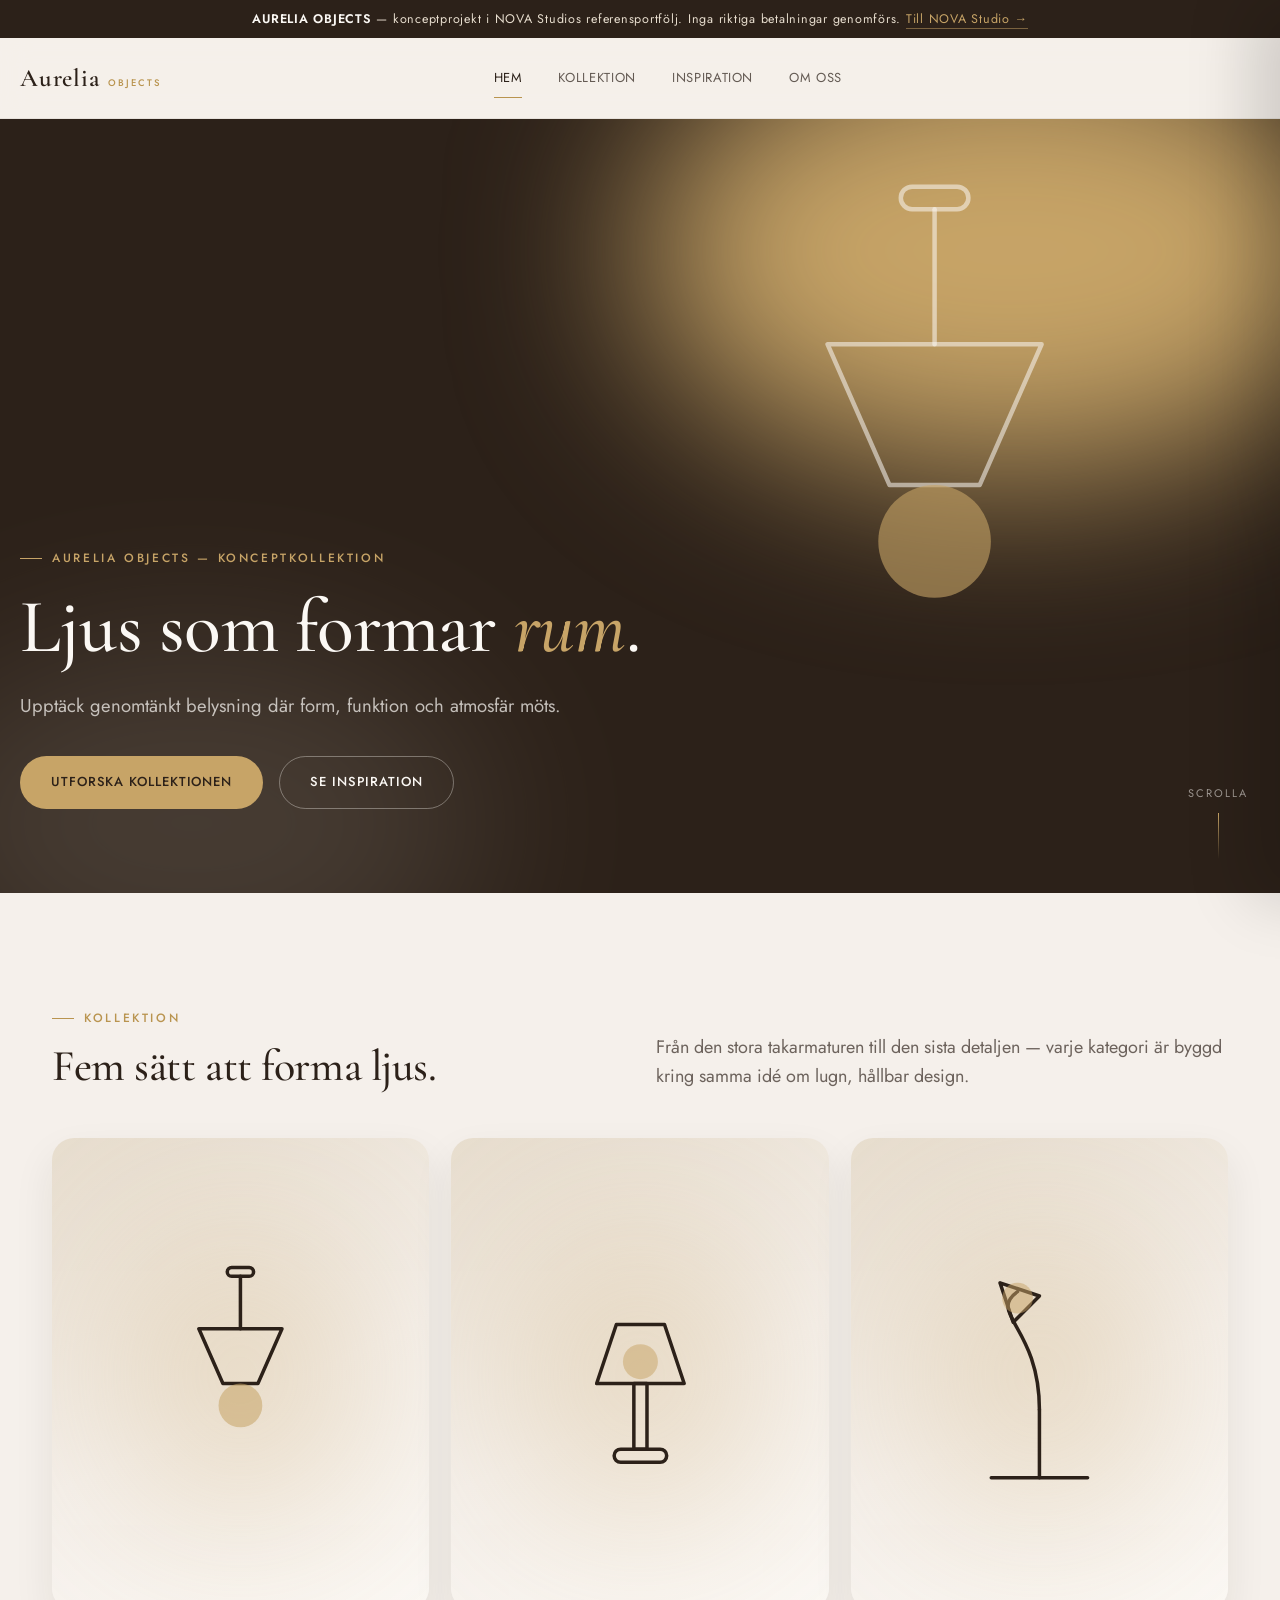
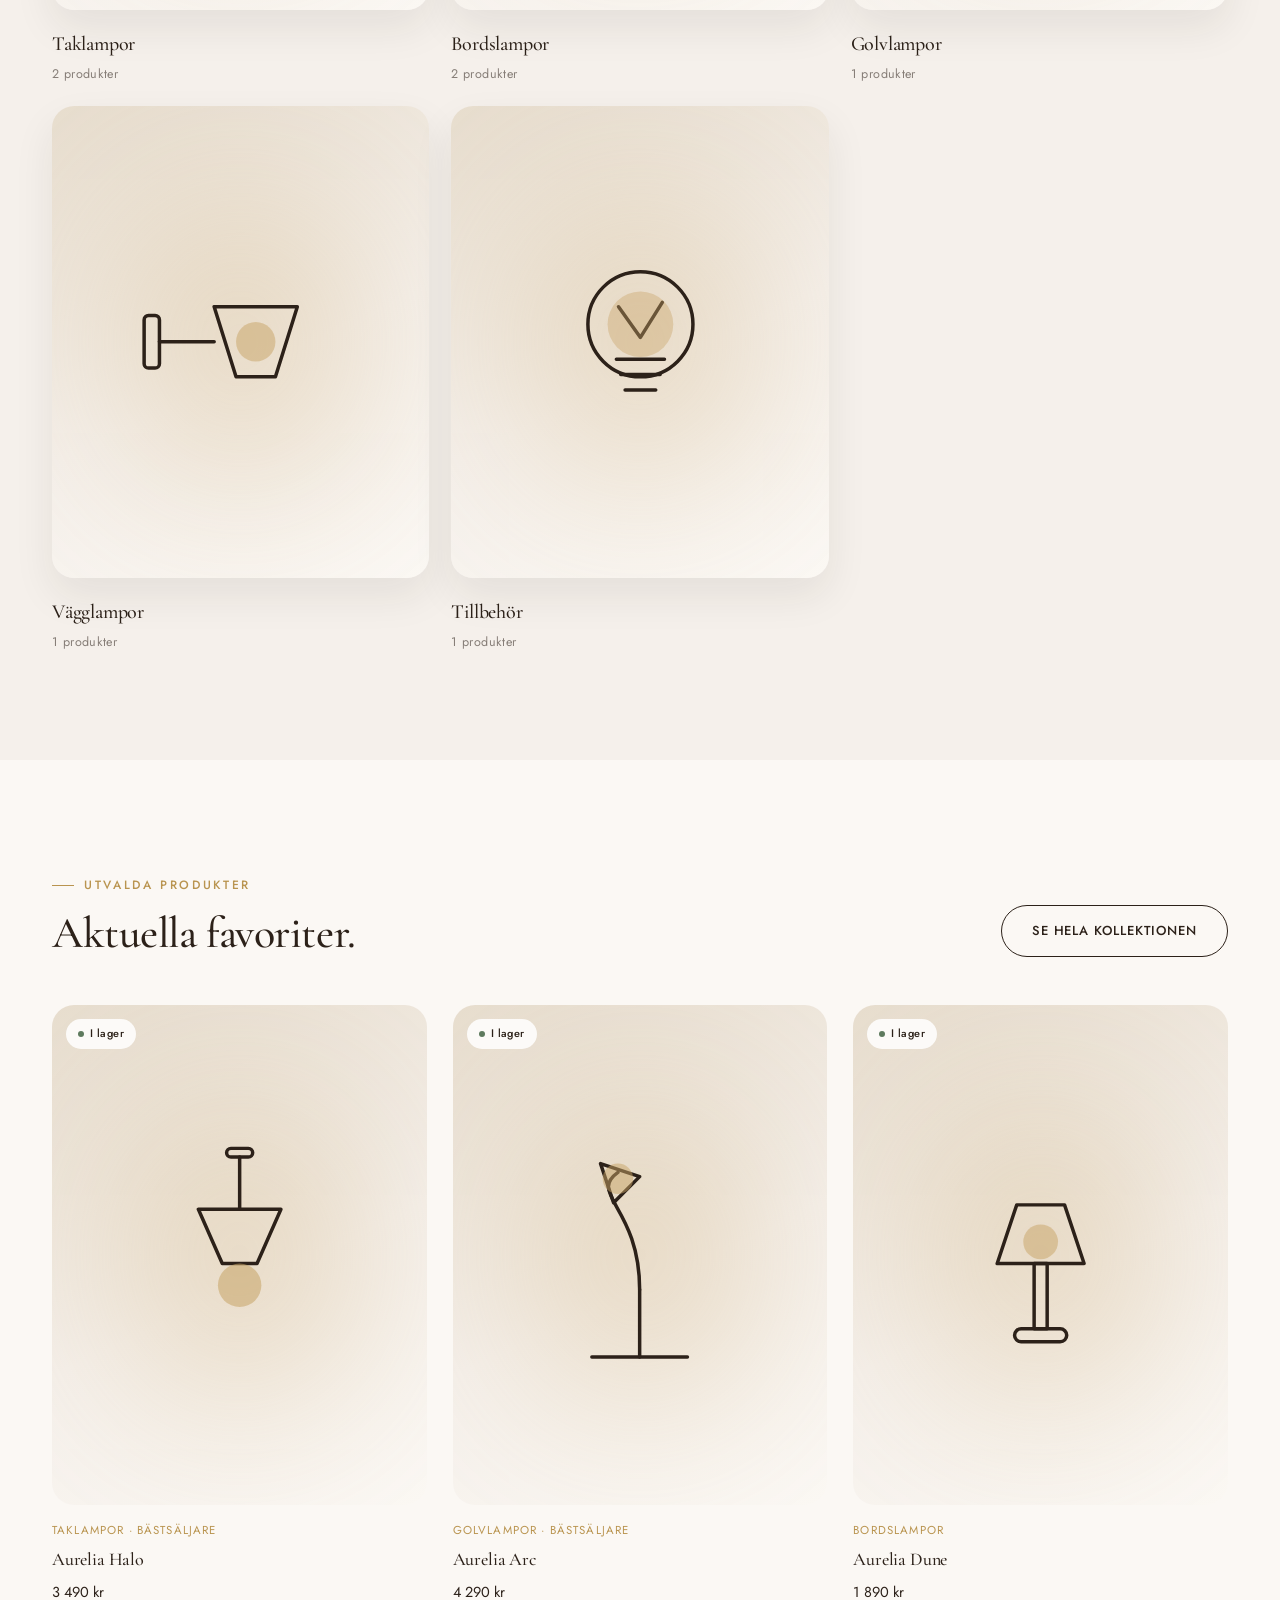
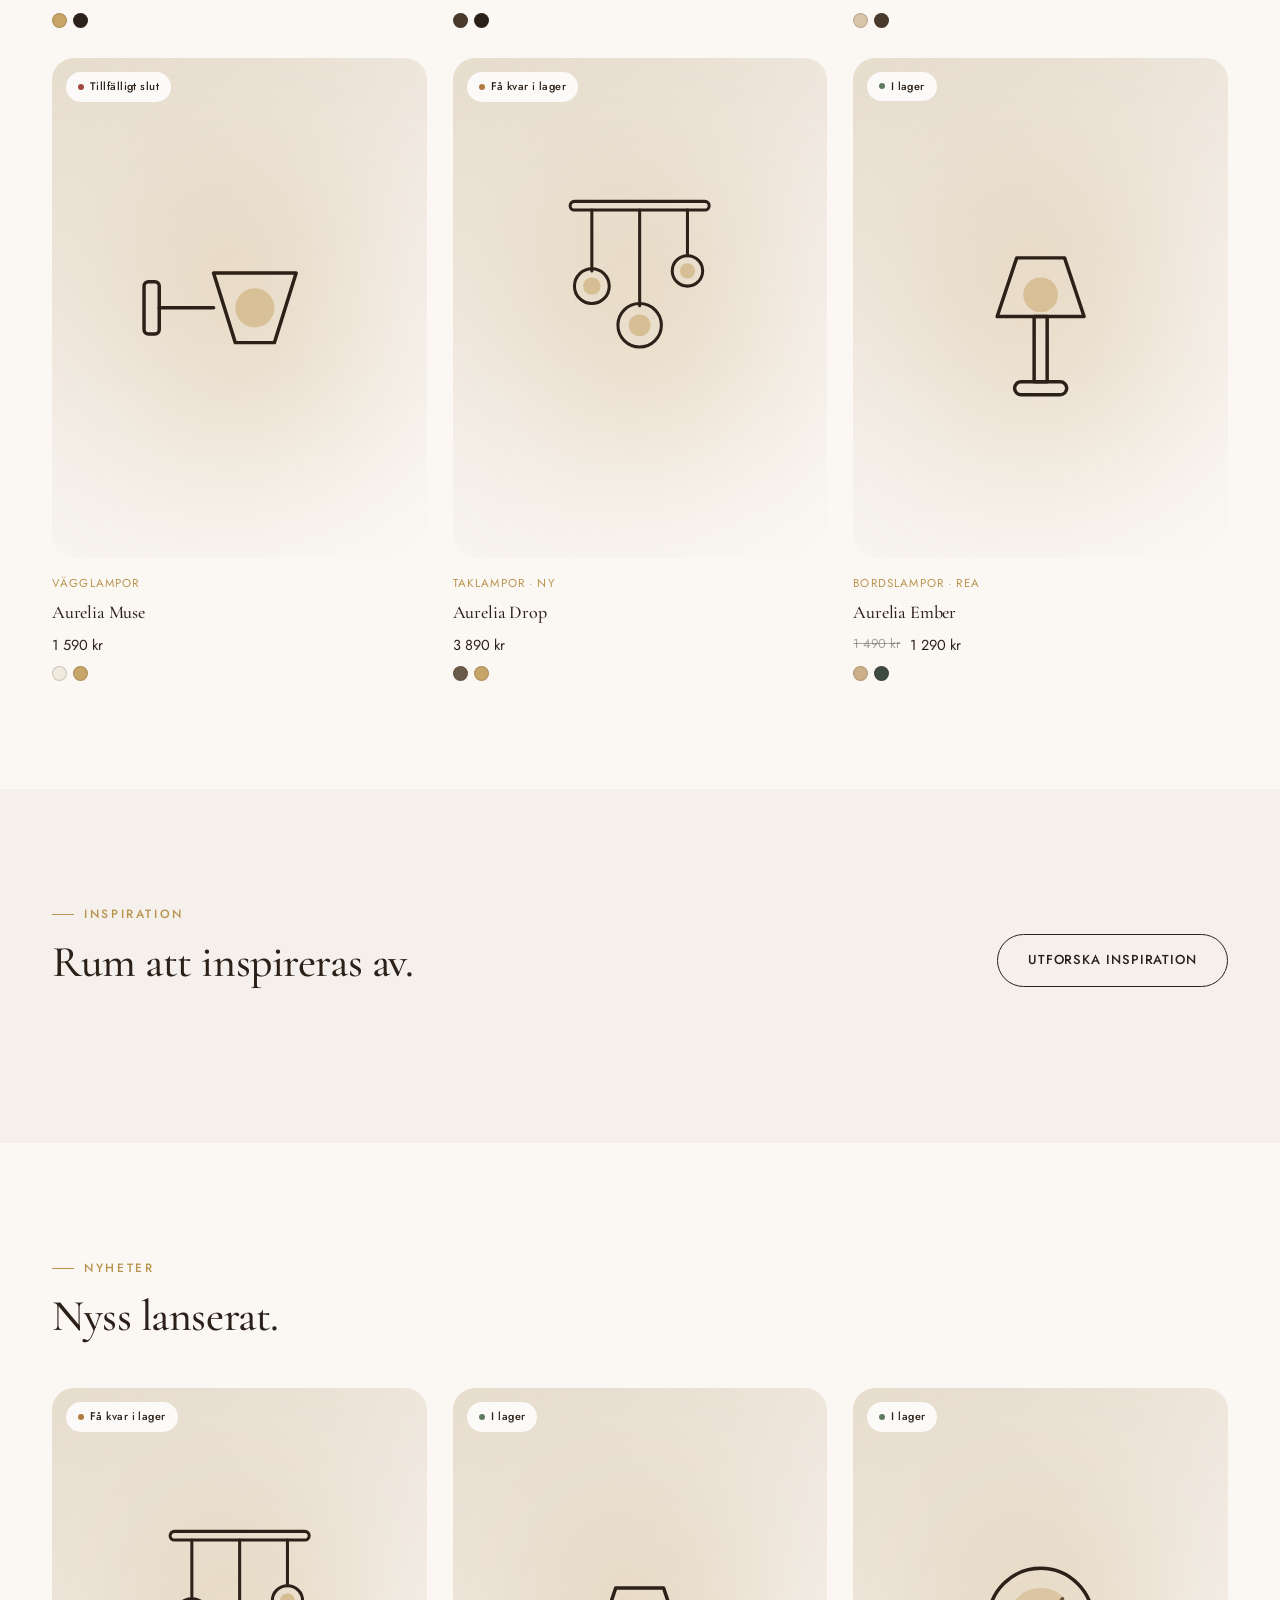
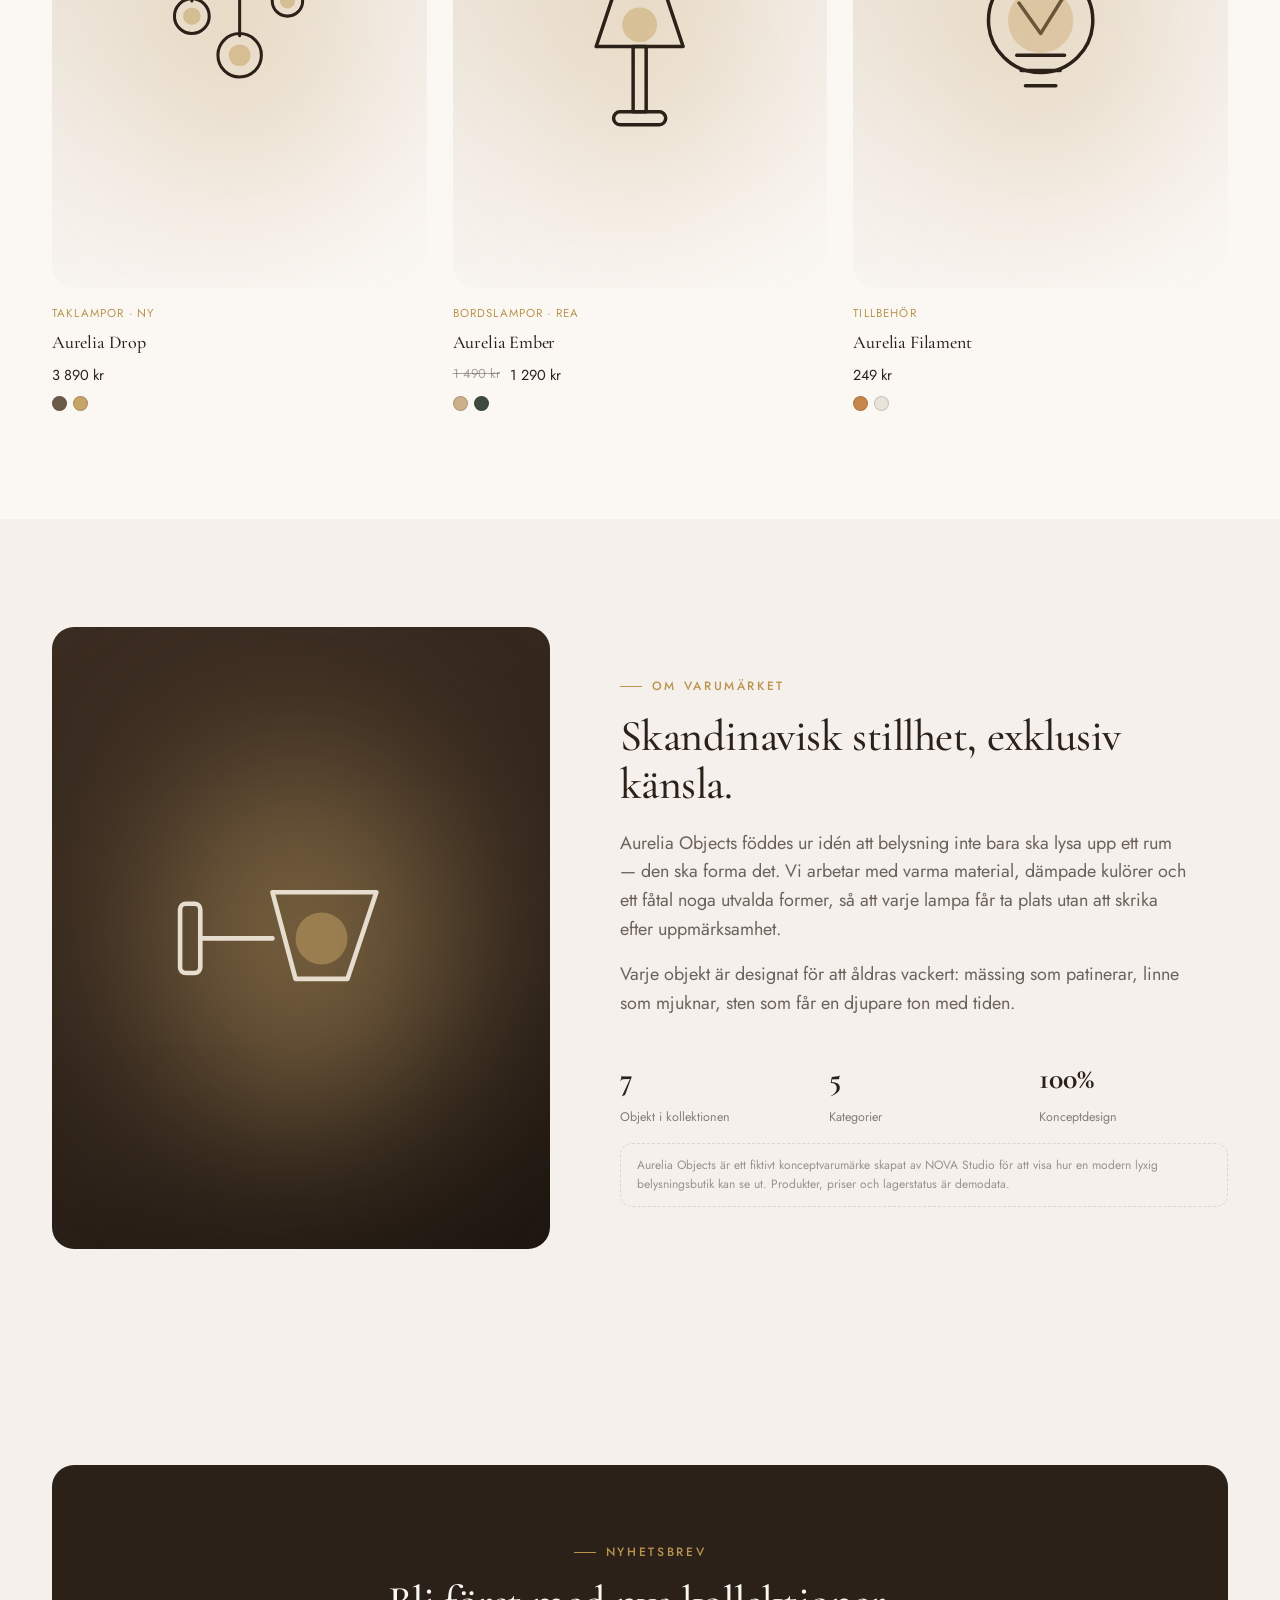
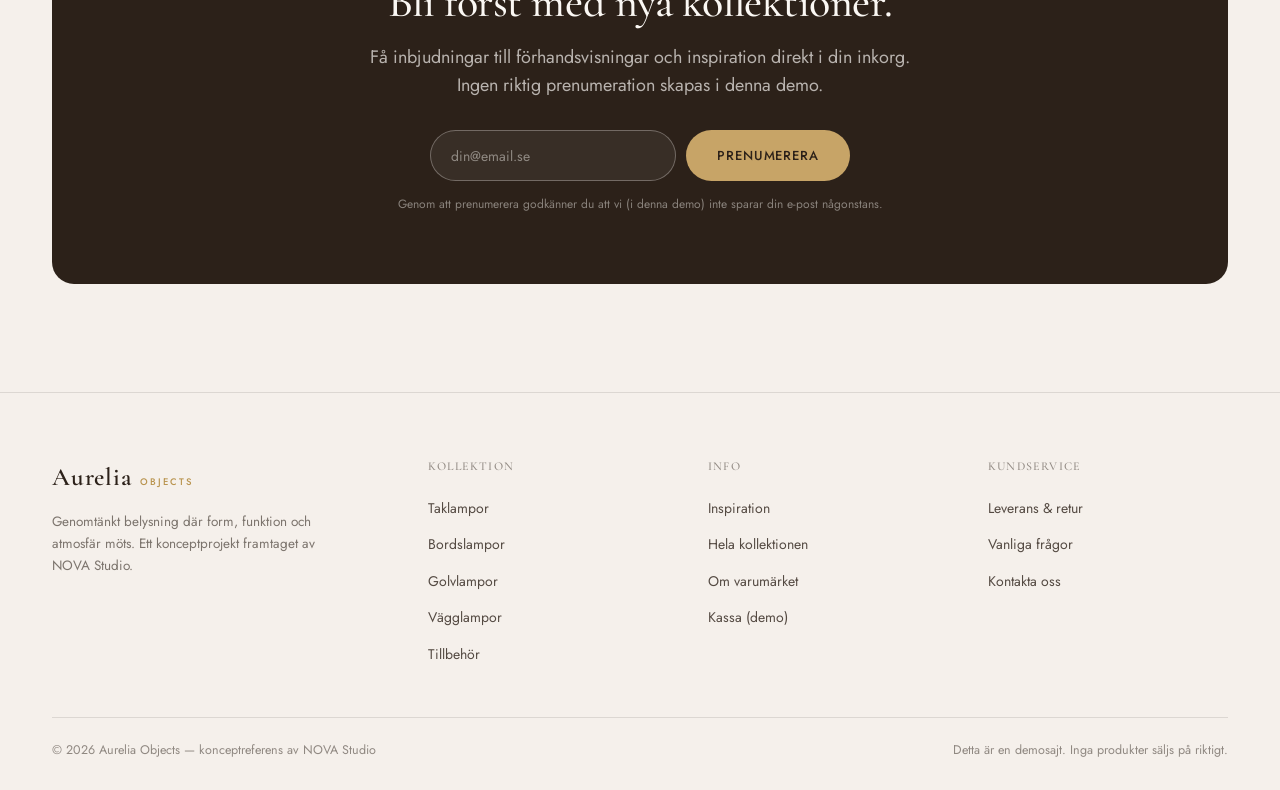
==== commit a12d2e49: "Stop Google Fonts CSS from blocking first render on mobile PageSpeed Insights flagged the Google Fon" ====
--- a/referenser/aurelia-objects/index.html
+++ b/referenser/aurelia-objects/index.html
@@ -8,7 +8,9 @@
 <meta name="robots" content="noindex, nofollow">
 <link rel="preconnect" href="https://fonts.googleapis.com">
 <link rel="preconnect" href="https://fonts.gstatic.com" crossorigin>
-<link href="https://fonts.googleapis.com/css2?family=Cormorant+Garamond:wght@400;500;600&family=Jost:wght@300;400;500;600&display=swap" rel="stylesheet">
+<link rel="preload" as="style" href="https://fonts.googleapis.com/css2?family=Cormorant+Garamond:wght@400;500;600&family=Jost:wght@300;400;500;600&display=swap">
+<link rel="stylesheet" href="https://fonts.googleapis.com/css2?family=Cormorant+Garamond:wght@400;500;600&family=Jost:wght@300;400;500;600&display=swap" media="print" onload="this.media='all'">
+<noscript><link rel="stylesheet" href="https://fonts.googleapis.com/css2?family=Cormorant+Garamond:wght@400;500;600&family=Jost:wght@300;400;500;600&display=swap"></noscript>
 <link rel="stylesheet" href="assets/aurelia.css">
 </head>
 <body>
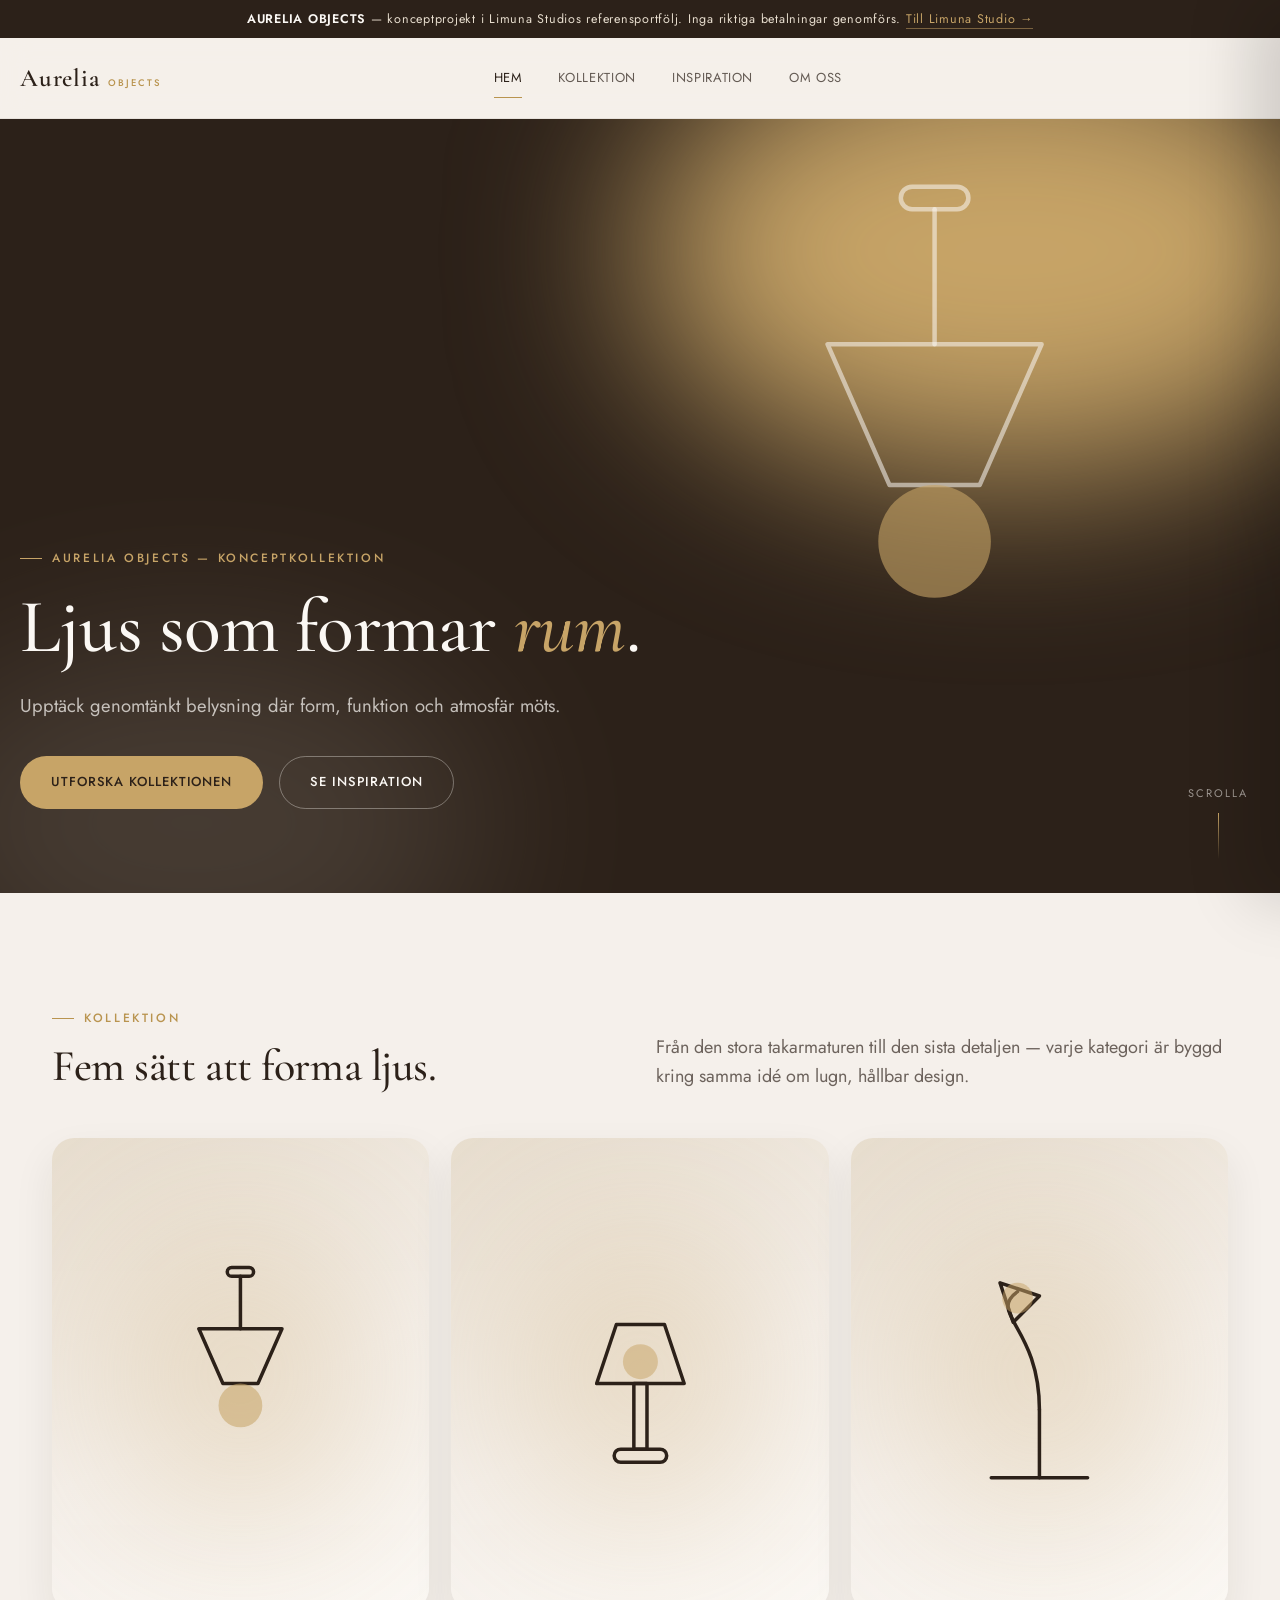
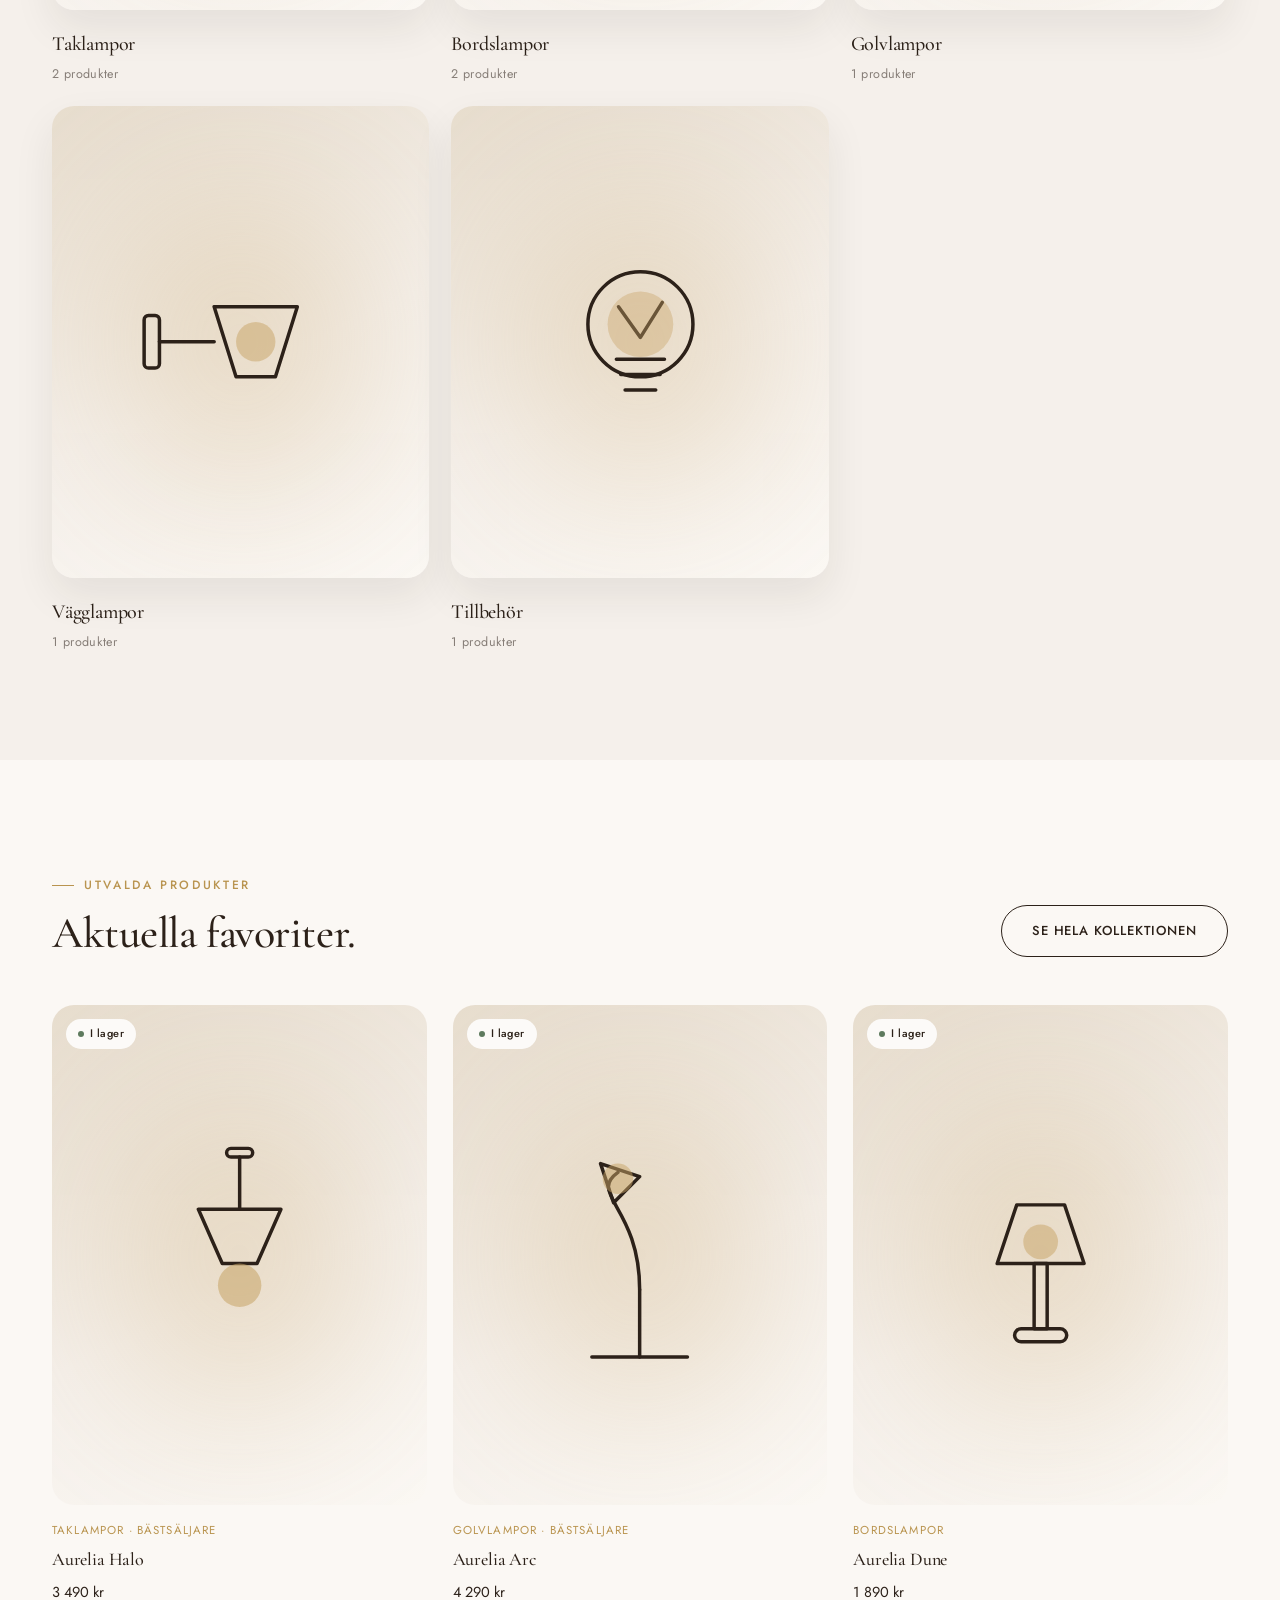
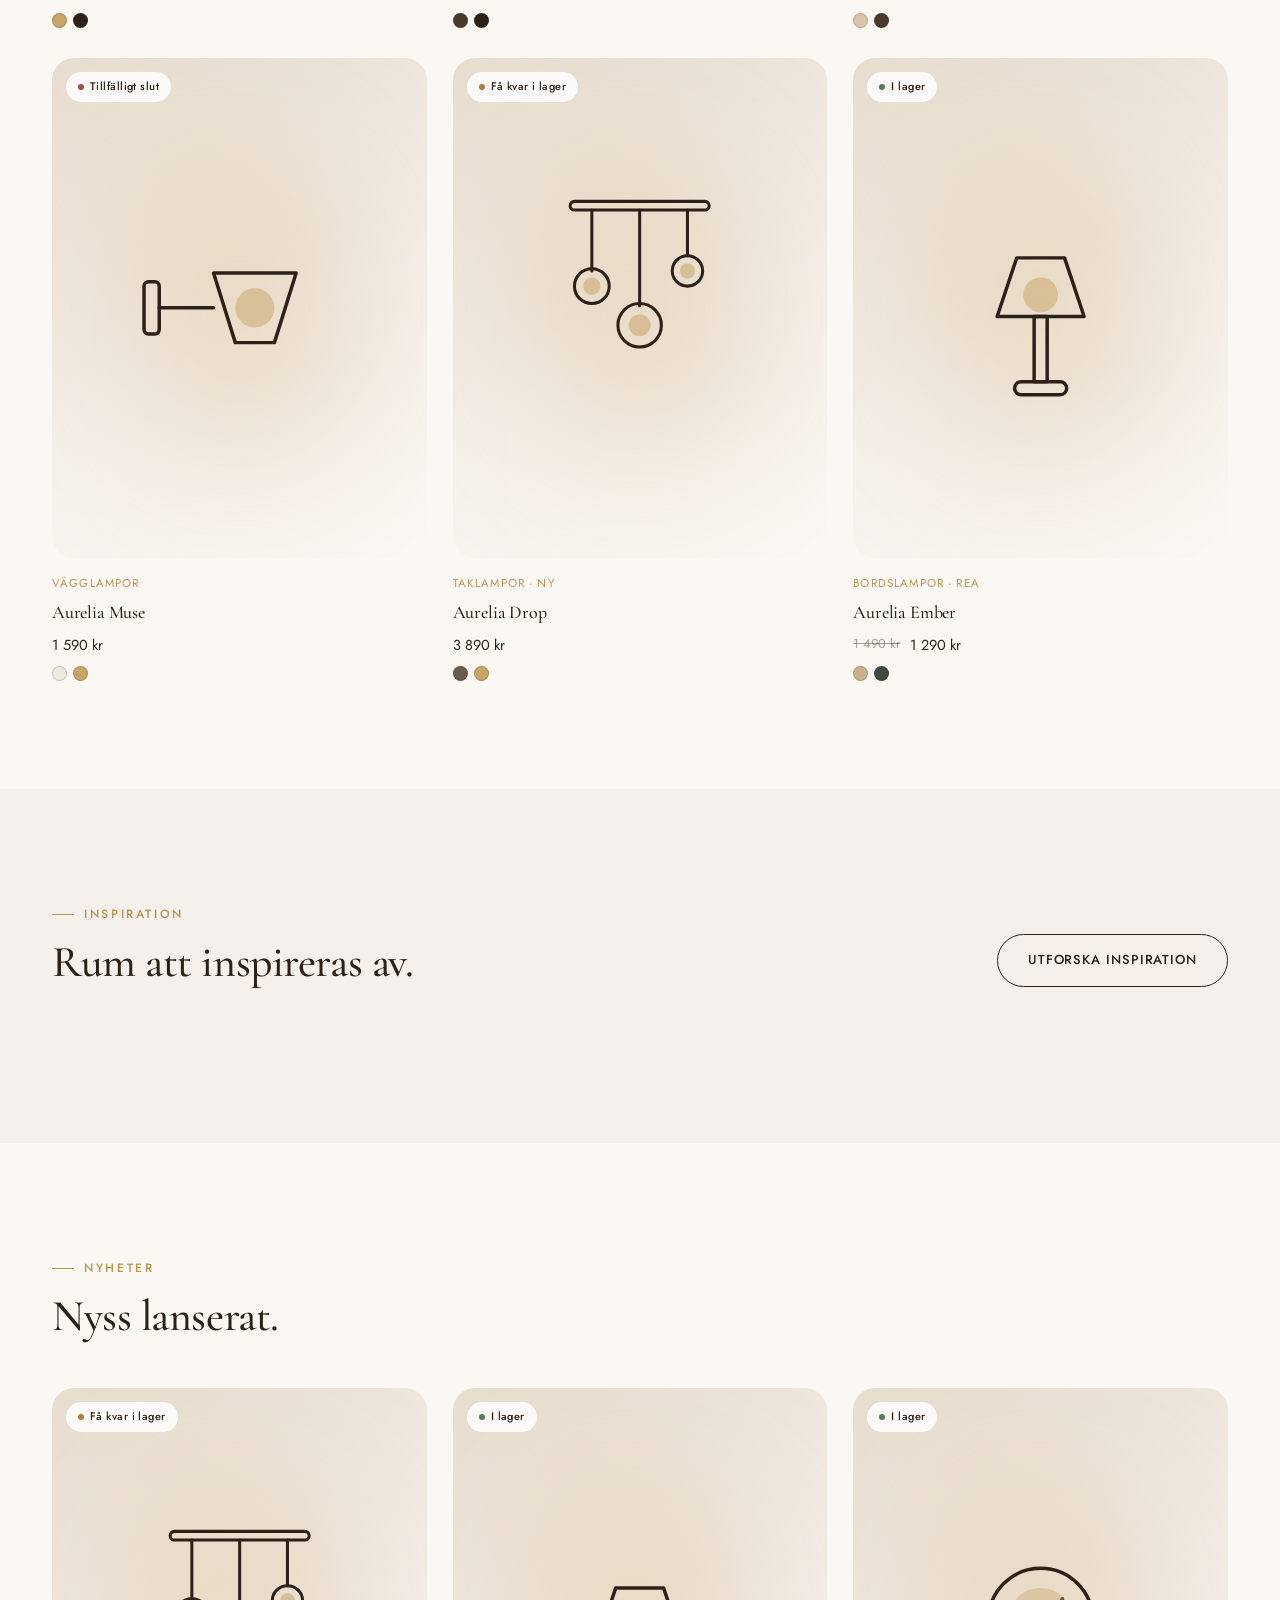
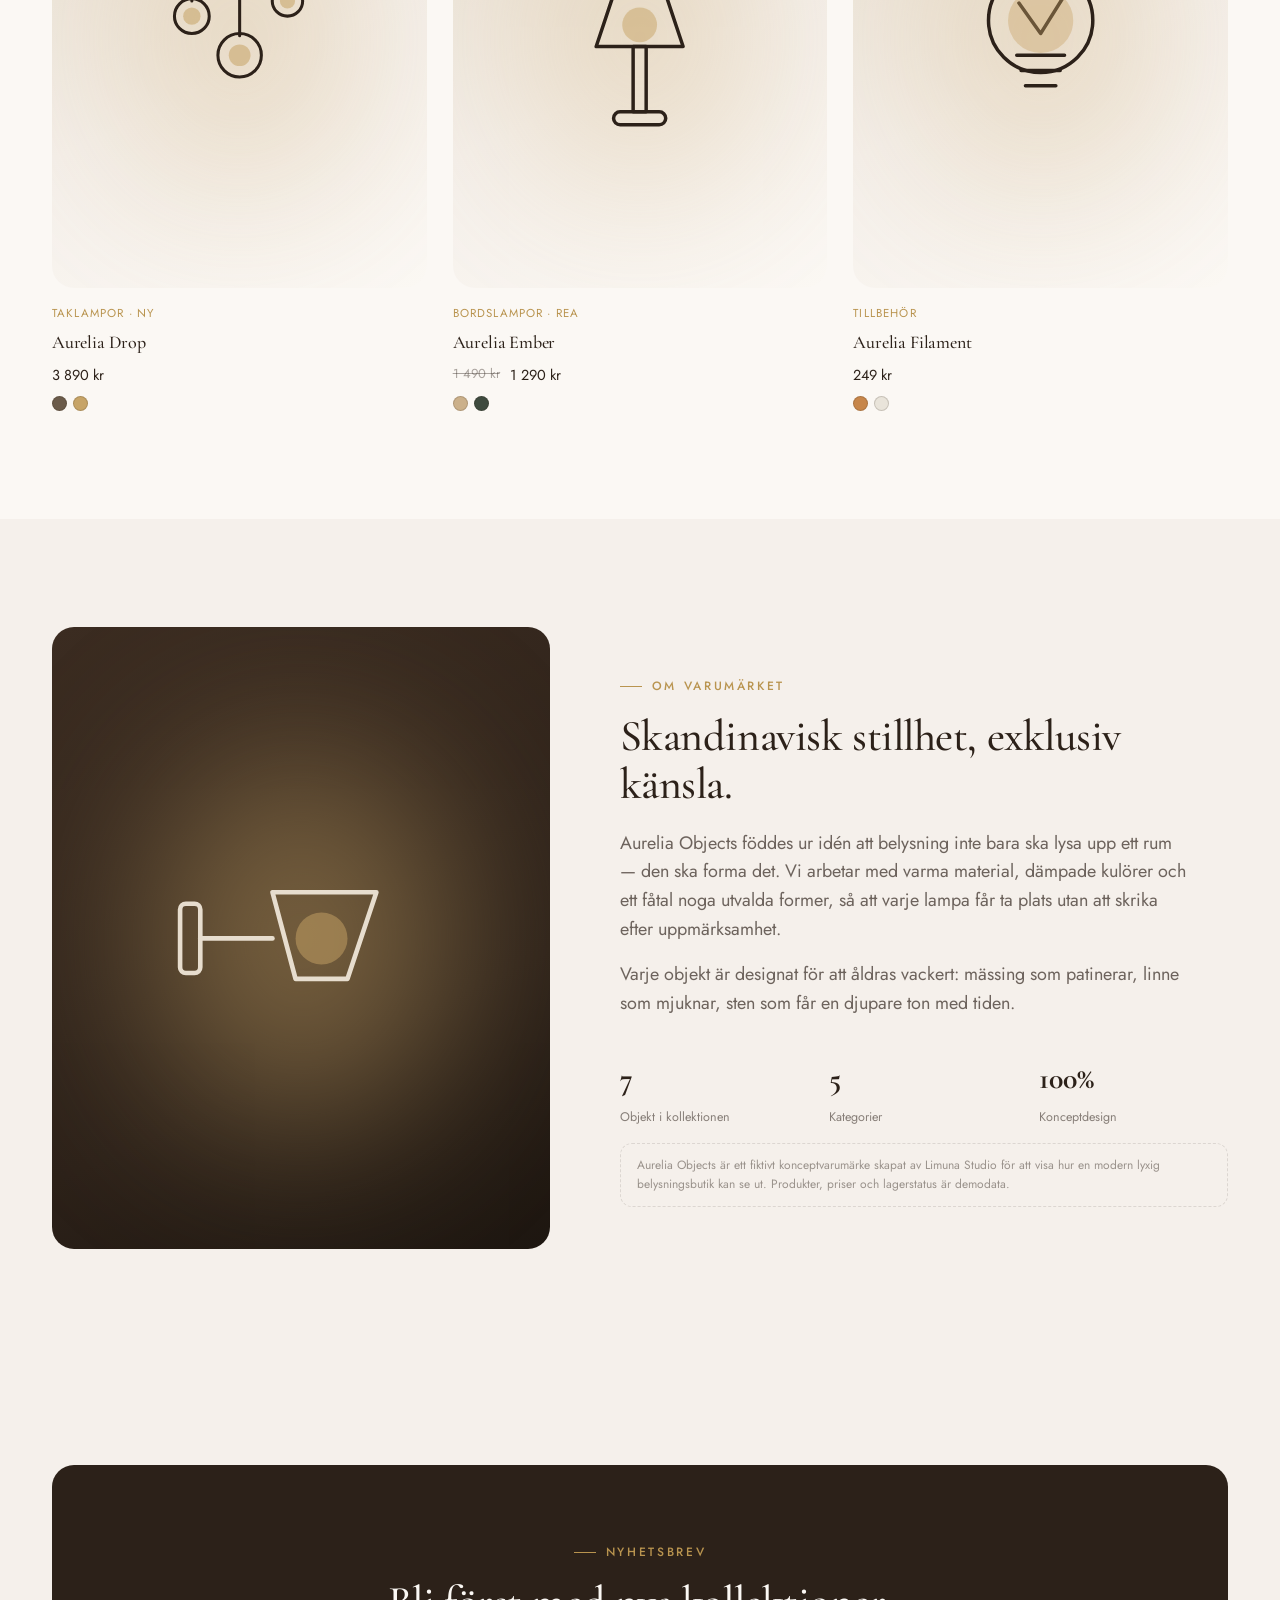
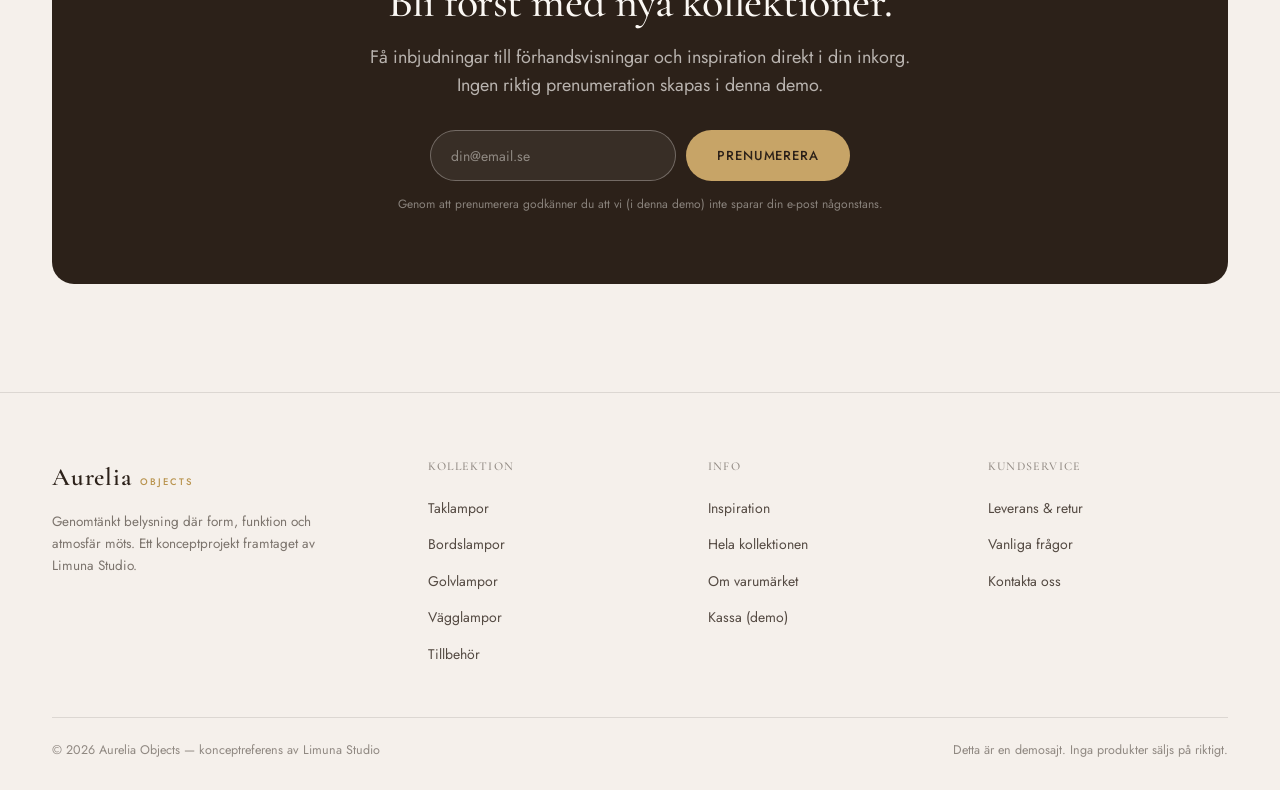
==== commit fddc022b: "Byt namn tillbaka till Limuna Studio Återställer varumärkesnamnet till Limuna Studio (logotyp, titla" ====
--- a/referenser/aurelia-objects/index.html
+++ b/referenser/aurelia-objects/index.html
@@ -4,13 +4,11 @@
 <meta charset="UTF-8">
 <meta name="viewport" content="width=device-width, initial-scale=1.0">
 <title>Aurelia Objects — Ljus som formar rum</title>
-<meta name="description" content="Aurelia Objects är ett konceptprojekt av NOVA Studio: en exklusiv, skandinavisk e-handel för genomtänkt belysning.">
+<meta name="description" content="Aurelia Objects är ett konceptprojekt av Limuna Studio: en exklusiv, skandinavisk e-handel för genomtänkt belysning.">
 <meta name="robots" content="noindex, nofollow">
 <link rel="preconnect" href="https://fonts.googleapis.com">
 <link rel="preconnect" href="https://fonts.gstatic.com" crossorigin>
-<link rel="preload" as="style" href="https://fonts.googleapis.com/css2?family=Cormorant+Garamond:wght@400;500;600&family=Jost:wght@300;400;500;600&display=swap">
-<link rel="stylesheet" href="https://fonts.googleapis.com/css2?family=Cormorant+Garamond:wght@400;500;600&family=Jost:wght@300;400;500;600&display=swap" media="print" onload="this.media='all'">
-<noscript><link rel="stylesheet" href="https://fonts.googleapis.com/css2?family=Cormorant+Garamond:wght@400;500;600&family=Jost:wght@300;400;500;600&display=swap"></noscript>
+<link href="https://fonts.googleapis.com/css2?family=Cormorant+Garamond:wght@400;500;600&family=Jost:wght@300;400;500;600&display=swap" rel="stylesheet">
 <link rel="stylesheet" href="assets/aurelia.css">
 </head>
 <body>
@@ -127,7 +125,7 @@
         <div class="stat"><b>5</b><span>Kategorier</span></div>
         <div class="stat"><b>100%</b><span>Konceptdesign</span></div>
       </div>
-      <div class="fictional-note">Aurelia Objects är ett fiktivt konceptvarumärke skapat av NOVA Studio för att visa hur en modern lyxig belysningsbutik kan se ut. Produkter, priser och lagerstatus är demo­data.</div>
+      <div class="fictional-note">Aurelia Objects är ett fiktivt konceptvarumärke skapat av Limuna Studio för att visa hur en modern lyxig belysningsbutik kan se ut. Produkter, priser och lagerstatus är demo­data.</div>
     </div>
   </div>
 </section>
--- a/referenser/aurelia-objects/assets/aurelia.css
+++ b/referenser/aurelia-objects/assets/aurelia.css
@@ -1,6 +1,6 @@
 /* =========================================================
    AURELIA OBJECTS — designsystem
-   Konceptreferens byggd av NOVA Studio.
+   Konceptreferens byggd av Limuna Studio.
    ========================================================= */
 
 :root{
